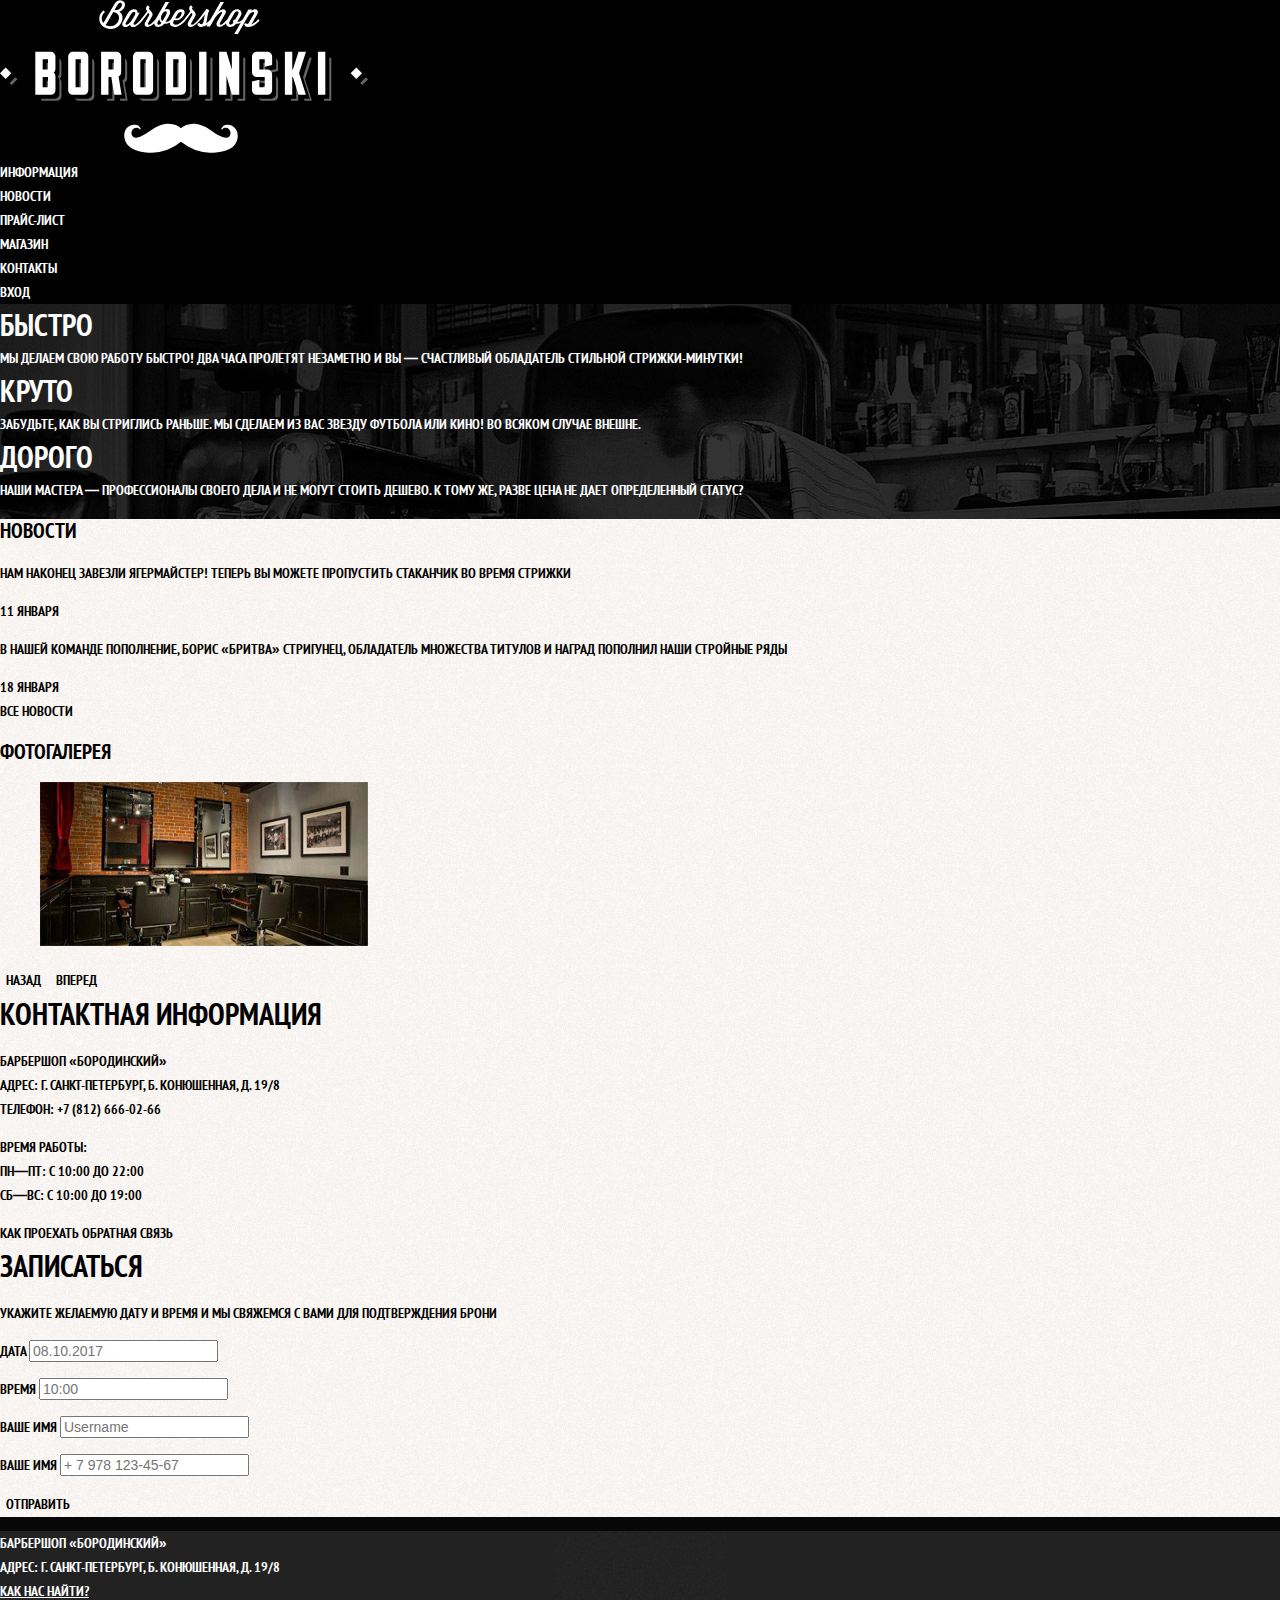
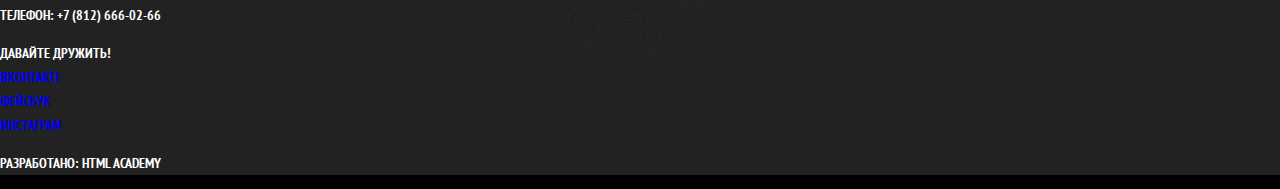
==== index.html @ b7aa84a0 "index базовая разметка" ====
<!DOCTYPE html>
<html lang="ru">

<head>
  <meta charset="utf-8">
  <title>Барбершоп «Бородинский»</title>
  <link href="css/normalize.css" rel="stylesheet">
  <link href="css/style.css" rel="stylesheet">
</head>

<body>
  <header class="site-header">
    <nav class="site-nav">
      <a class="site-header__site-logo" tabindex="0">
        <img src="img/logo.svg" width="368" height="153" alt="Логотип барбершопа «Бородинский»">
      </a>
      <ul class="navigation">
        <li class="navigation__item">
          <a class="navigation__lnk" href="info.html">Информация</a>
        </li>
        <li class="navigation__item">
          <a class="navigation__lnk" href="news.html">Новости</a></li>
        <li class="navigation__item">
          <a class="navigation__lnk" href="price.html">Прайс-лист</a>
        </li>
        <li class="navigation__item">
          <a class="navigation__lnk" href="catalog.html">Магазин</a>
        </li>
        <li class="navigation__item">
          <a class="navigation__lnk" href="contacts.html">Контакты</a>
        </li>
      </ul>
      <ul class="navigation navigation--user-navigation">
        <li class="navigation__item">
          <a class="navigation__lnk" href="login.html">Вход</a>
        </li>
      </ul>
    </nav>
  </header>
  <main class="site-main">
    <h1 class="visually-hidden">Барбершоп «Бородинский»</h1>

    <section class="features">
      <h2 class="visually-hidden">Преимущества</h2>
      <ul class="features__list">
        <li class="features__item">
          <h3 class="features__title">Быстро</h3>
          <p>Мы делаем свою работу быстро! Два часа пролетят незаметно и вы — счастливый обладатель стильной стрижки-минутки!</p>
        </li>
        <li class="features-item">
          <h3 class="features__title">Круто</h3>
          <p>Забудьте, как вы стриглись раньше. Мы сделаем из вас звезду футбола или кино! Во всяком случае внешне.</p>
        </li>
        <li class="features-item">
          <h3 class="features__title">Дорого</h3>
          <p>Наши мастера — профессионалы своего дела и не могут стоить дешево. К тому же, разве цена не дает определенный статус?</p>
        </li>
      </ul>
    </section>

    <div class="content-wrapper">
    <section class="news">
      <h2>Новости</h2>
      <ul class="news__list">
        <li class="news__item">
          <p>Нам наконец завезли Ягермайстер! Теперь вы можете пропустить стаканчик во время стрижки</p>
          <time datetime="2016-01-11">11 января</time>
        </li>
        <li class="news__item">
          <p>В нашей команде пополнение, Борис «Бритва» Стригунец, обладатель множества титулов и наград пополнил наши стройные ряды</p>
          <time datetime="2016-01-18">18 января</time>
        </li>
      </ul>
      <a class="button-original news__btn" href="news.html">Все новости</a>
    </section>

    <section class="gallery">
      <h2 class="gallery__title">Фотогалерея</h2>
      <figure class="gallery-content">
        <a href="#">
          <img src="img/index__gallery.jpg" width="328" height="164" alt="Интерьер">
        </a>
      </figure>
      <button class="button-original gallery__button ">Назад</button>
      <button class="button-original gallery__button ">Вперед</button>
    </section>
  </div>

    <div class="content-wrapper">
    <section class="contacts">
      <h2 class="contacts__title">Контактная информация</h2>
      <p>
        Барбершоп «Бородинский»<br> Адрес: г. Санкт-Петербург, Б. Конюшенная, д. 19/8<br> Телефон: +7 (812) 666-02-66
      </p>
      <p>
        Время работы:<br> пн—пт: с 10:00 до 22:00<br> сб—вс: с 10:00 до 19:00
      </p>
      <a class="button-original contacts__button" href="map.html">Как проехать</a>
      <a class="button-original contacts__button" href="contacts.html">Обратная связь</a>
    </section>

    <section class="appointment">
      <h2 class="appointment__title">Записаться</h2>
      <p class="appointment-info">Укажите желаемую дату и время и мы свяжемся с вами для подтверждения брони</p>
      <form class="appointment__form" action="https://echo.htmlacademy.ru" method="post">
        <p class="appointment__item">

          <label for="appointment-date">дата</label>
          <input id='appointment-date' type='text' value="" placeholder="08.10.2017">
        </p>

        <p class="appointment__item">
          <label for="appointment-time">время</label>
          <input id='appointment-time' type='text' value="" placeholder="10:00">
        </p>

        <p class="appointment__item">
          <label for="appointment-name">ваше имя</label>
          <input id='appointment-name' type='text' value="" placeholder="Username">
        </p>

        <p class="appointment__item">
          <label for="appointment-phone">ваше имя</label>
          <input id='appointment-phone' type='text' value="" placeholder="+ 7 978 123-45-67">
        </p>

        <button class="button-original appointment__btn" type="submit">Отправить</button>

      </form>
    </section>
  </div>


  </main>

  <footer class="site-footer">
    <p class="site-footer__contacts">
      Барбершоп «Бородинский»<br> Адрес: г. Санкт-Петербург, Б. Конюшенная, д. 19/8<br>

      <a class="site-footer__lnk" href="map.html">Как нас найти?</a><br> Телефон: +7 (812) 666-02-66
    </p>
    <div class="site-footer__social social">
      <b>Давайте дружить!</b>
      <ul class="site-footer__list">
        <li><a class="btn-social social__btn" href="#">Вконтакте</a></li>
        <li><a class="btn-social social__btn" href="#">Фейсбук</a></li>
        <li><a class="btn-social social__btn" href="#">Инстаграм</a></li>
      </ul>
    </div>
    <p class="site-footer__copyright">
      <b>Разработано:</b>
      <a class="button-original" href="https://htmlacademy.ru">HTML Academy</a>
    </p>
  </footer>

  <section class="modal disable">
    <h2 class="modal__title">Личный кабинет</h2>
    <p>Введите свой логин и пароль.</p>
    <form class="modal__form modal__form--login" action="https://echo.htmlacademy.ru" method="post">
      <p class="modal__item">
        <label for="modal-name" class="visually-hidden">Логин</label>
        <input class="modal__input" id="modal-name" type="text" name="login" placeholder="логин">
      </p>

      <p class="modal__item">
        <label for="modal-password" class="visually-hidden">Пароль</label>
        <input class="modal__input" id="modal-password" type="password" name="password" placeholder="пароль">
      </p>

      <label class="modal__label modal__label--checkbox">
           <input type="checkbox" name="remember" class="visually-hidden">
           Запомните меня
         </label>

      <a class="modal__lnk modal__lnk--restore" href="#">Я забыл пароль!</a>

      <button class="button-original modal__btn" type="submit">Войти</button>

    </form>
    <button class="modal__toggle" type="button">Закрыть</button>
  </section>

  <section class="modal modal--map disable">
    <h2 class="visually-hidden">Как до нас добраться</h2>
    <p>
      <img src="img/map.jpg" width="780" height="560" alt="Офис компании по адресу ул. Большая Конюшенная 19/8, Санкт-Петербург">
    </p>
    <button class="modal__toggle" type="button">Закрыть</button>
  </section>

</body>

</html>
---- css/style.css ----
@font-face {
  font-family: "PT Sans Narrow";
  src: url("../fonts/ptsansnarrow.woff2") format("woff2"), url("../fonts/roboto.woff") format("woff");
  font-weight: 400;
  font-style: normal;
}

@font-face {
  font-family: "PT Sans Narrow";
  src: url("../fonts/ptsansnarrowbold.woff2") format("woff2"), url("../fonts/robotobold.woff") format("woff");
  font-weight: 700;
  font-style: normal;
}


.visually-hidden:not(:focus):not(:active) {
  position: absolute;
  width: 1px;
  height: 1px;
  margin: -1px;
  border: 0;
  padding: 0;
  clip-path: inset(100%);
  clip: rect(0 0 0 0);
  overflow: hidden;
}

body {
  margin: 0;
  padding: 0;

  font-family: "PT Sans Narrow", Arial, sans-serif;
  font-size: 14px;
  line-height: 24px;
  font-weight: 700;
  color: #ffffff;
  text-transform: uppercase;

  background-color: #000000;
  background-image: url("../img/bg-index.jpg");
  background-position: top center;
  background-repeat: no-repeat;
}

a {
  text-decoration: none;
}

/*ВРЕМЕННО*/
.disable {
  display: none;
}

/*ШАПКА САЙТА. НАВИГАЦИЯ*/

.navigation {
  margin: 0;
  padding: 0;
  list-style: none;
}

.navigation__lnk {
  font: inherit;
  color: inherit;
}

.site-header {
  background-color: #000000;
}

/*ОСНОВНОЙ КОНТЕНТ. ПРЕИМУЩЕСТВА*/

.features__list {
  margin: 0;
  padding: 0;
  list-style: none;
}

.features__title {
  margin: 0;
  padding: 0;
  font-size: 30px;
  line-height: 42px;
}

.features p {
  margin: 0;
  padding: 0;
}

/*ОСНОВНОЙ КОНТЕНТ. НОВОСТИ*/
.news__list {
  margin: 0;
  padding: 0;
  list-style: none;
}

.gallery__button {
  font: inherit;
  color: inherit;
  text-transform: uppercase;
  border: none;
  background-color: transparent;
}

/*ОСНОВНОЙ КОНТЕНТ. ЗАПИСЬ*/

.contacts__title,
.appointment__title {
  margin: 0;
  padding: 0;
  font-size: 30px;
  line-height: 42px;
}

.appointment__btn {
  font: inherit;
  color: inherit;
  text-transform: uppercase;
  border: none;
  background-color: transparent;
}

/*ПОДВАЛ САЙТА*/

.site-footer {
  background-color: #222222;
  background-image: url("../img/footer_bg.jpg");
  background-position: top center;
  background-repeat: no-repeat;
}

.site-footer__list {
  margin: 0;
  padding: 0;
  list-style: none;
}

.site-footer__lnk {
  color: inherit;
  text-decoration: underline;
}

/*МОДАЛЬНОЕ ОКНО*/

.modal {
  color: #000000;
  background-color: #f8f5f2;
  background-image: url("../img/noice_bg.jpg");
  background-position: 0 0;
  background-repeat: repeat;
}

.modal__title {
  margin: 0;
  padding: 0;
  font-size: 30px;
  line-height: 30px;
}

.modal__lnk--restore {
  color: inherit;
  text-decoration: underline;
}

.modal__btn,
.modal__toggle {
  border: none;
  font: inherit;
  background-color: transparent;
  text-transform: uppercase;
}





/*ВСПОМОГАТЕЛЬНЫЙ БЛОК*/
.content-wrapper {
  color: #000000;
  background-color: #f8f5f2;
  background-image: url("../img/noice_bg.jpg");
  background-position: 0 0;
  background-repeat: repeat;
}

.button-original {
  color: inherit; /*ВРЕМЕННО*/
}
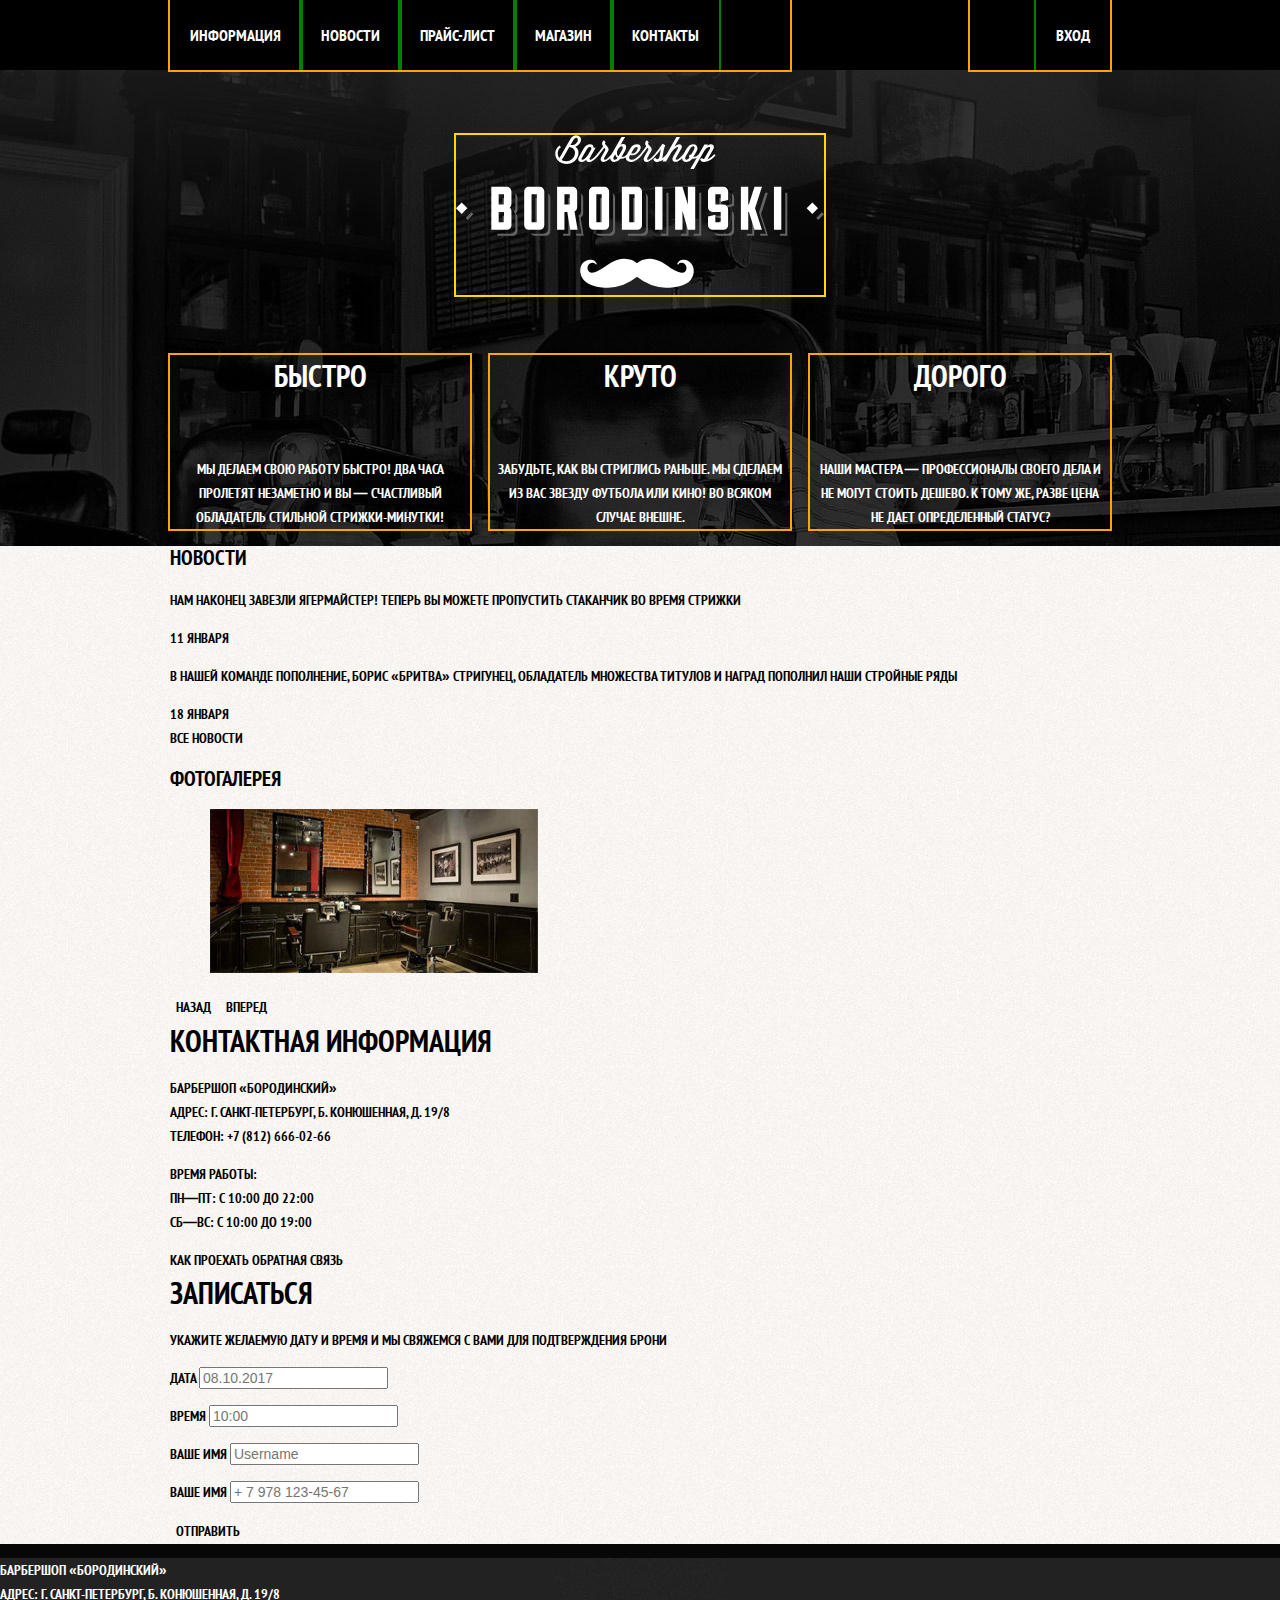
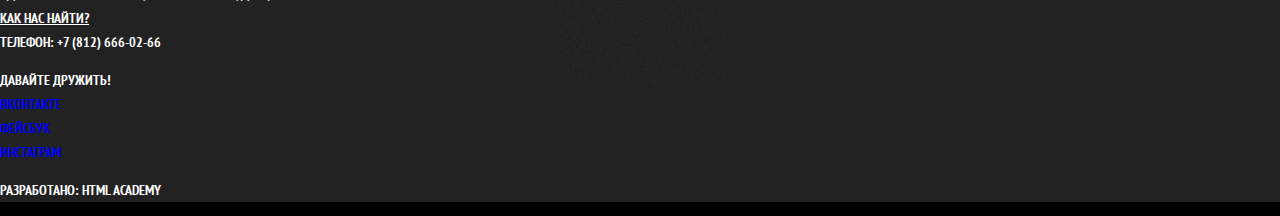
==== commit 8dae16a3: "базовая разметка. index. шапка + преимущества" ====
--- a/index.html
+++ b/index.html
@@ -6,14 +6,28 @@
   <title>Барбершоп «Бородинский»</title>
   <link href="css/normalize.css" rel="stylesheet">
   <link href="css/style.css" rel="stylesheet">
+
+  <!--<style>
+  HTML {
+    background: url( 'img/1.jpg' ) 50% 0 no-repeat;
+  }
+
+  BODY {
+    opacity: .5;
+  }
+</style>-->
 </head>
 
 <body>
   <header class="site-header">
+
+
     <nav class="site-nav">
       <a class="site-header__site-logo" tabindex="0">
         <img src="img/logo.svg" width="368" height="153" alt="Логотип барбершопа «Бородинский»">
       </a>
+        <div class="site-header__wrapper">
+          <div class="container">
       <ul class="navigation">
         <li class="navigation__item">
           <a class="navigation__lnk" href="info.html">Информация</a>
@@ -35,30 +49,37 @@
           <a class="navigation__lnk" href="login.html">Вход</a>
         </li>
       </ul>
+    </div>
+    </div>
     </nav>
+
+
   </header>
   <main class="site-main">
     <h1 class="visually-hidden">Барбершоп «Бородинский»</h1>
 
     <section class="features">
+      <div class="container">
       <h2 class="visually-hidden">Преимущества</h2>
       <ul class="features__list">
         <li class="features__item">
           <h3 class="features__title">Быстро</h3>
           <p>Мы делаем свою работу быстро! Два часа пролетят незаметно и вы — счастливый обладатель стильной стрижки-минутки!</p>
         </li>
-        <li class="features-item">
+        <li class="features__item">
           <h3 class="features__title">Круто</h3>
           <p>Забудьте, как вы стриглись раньше. Мы сделаем из вас звезду футбола или кино! Во всяком случае внешне.</p>
         </li>
-        <li class="features-item">
+        <li class="features__item">
           <h3 class="features__title">Дорого</h3>
           <p>Наши мастера — профессионалы своего дела и не могут стоить дешево. К тому же, разве цена не дает определенный статус?</p>
         </li>
       </ul>
+    </div>
     </section>
 
     <div class="content-wrapper">
+      <div class="container">
     <section class="news">
       <h2>Новости</h2>
       <ul class="news__list">
@@ -85,8 +106,10 @@
       <button class="button-original gallery__button ">Вперед</button>
     </section>
   </div>
+  </div>
 
     <div class="content-wrapper">
+      <div class="container">
     <section class="contacts">
       <h2 class="contacts__title">Контактная информация</h2>
       <p>
@@ -128,6 +151,7 @@
 
       </form>
     </section>
+  </div>
   </div>
 
 
--- a/css/style.css
+++ b/css/style.css
@@ -42,6 +42,14 @@
   background-repeat: no-repeat;
 }
 
+.inner-page {
+  color: #000000;
+  background-color: #f9f6f3;
+  background-image: url("../img/noice_bg.jpg");
+  background-position: 0 0;
+  background-repeat: repeat;
+}
+
 a {
   text-decoration: none;
 }
@@ -54,30 +62,78 @@
 /*ШАПКА САЙТА. НАВИГАЦИЯ*/
 
 .navigation {
-  margin: 0;
-  padding: 0;
-  list-style: none;
+  display: flex;
+  width: 620px;
+  margin: 0;
+  padding: 0;
+  list-style: none;
+  outline: 2px solid orange;
+}
+
+.navigation--user-navigation {
+  width: 140px;
+  justify-content: flex-end;
 }
 
 .navigation__lnk {
-  font: inherit;
-  color: inherit;
+  display: block;
+  padding: 25px 20px;
+  font-family: "PT Sans Narrow", Arial, sans-serif;
+  font-size: 16px;
+  line-height: 20px;
+  font-weight: 700;
+  color: inherit;
+  outline: 2px solid green;
 }
 
 .site-header {
+  color: #ffffff;
+}
+
+.site-header__site-logo {
+  order: 2;
+  outline: 2px solid gold;
+}
+
+.site-header__wrapper {
+  width: 100%;
+  margin-bottom: 65px;
   background-color: #000000;
 }
 
+.site-header__wrapper .container {
+  display: flex;
+  justify-content: space-between;
+}
+
+.site-nav {
+  display: flex;
+  flex-direction: column;
+  align-items: center;
+  margin-bottom: 60px;
+}
+
 /*ОСНОВНОЙ КОНТЕНТ. ПРЕИМУЩЕСТВА*/
 
 .features__list {
-  margin: 0;
-  padding: 0;
-  list-style: none;
+  display: flex;
+  justify-content: space-between;
+  margin: 0;
+  padding: 0;
+  list-style: none;
+}
+
+.features__item {
+  width: 300px;
+  padding: 0 5px;
+  box-sizing: border-box;
+  text-align: center;
+  outline: 2px solid orange;
 }
 
 .features__title {
   margin: 0;
+  margin-bottom: 60px;
   padding: 0;
   font-size: 30px;
   line-height: 42px;
@@ -88,6 +144,58 @@
   padding: 0;
 }
 
+/*ОСНОВНОЙ КОНТЕНТ. ХЛЕБНЫЕ КРОШКИ*/
+
+.breadcrumbs__title {
+  margin: 0;
+  padding: 0;
+  font-size: 30px;
+  line-height: 42px;
+  font-weight: 700;
+}
+
+.breadcrumbs__list {
+  margin: 0;
+  padding: 0;
+  list-style: none;
+}
+
+.breadcrumbs a {
+  font-weight: 20px;
+  color: inherit;
+}
+
+/*ОСНОВНОЙ КОНТЕНТ. ФИЛЬТР*/
+
+.filter {
+  font-size: 14px;
+  line-height: 18px;
+}
+
+.filter__fieldset {
+  border: none;
+}
+
+.filter__legend {
+  margin: 0;
+  padding: 0;
+  font-size: 24px;
+  line-height: 30px;
+}
+
+.filter__list {
+  margin: 0;
+  padding: 0;
+  list-style: none;
+}
+
+.filter__btn {
+  font: inherit;
+  text-transform: uppercase;
+  border: none;
+  background-color: transparent;
+}
+
 /*ОСНОВНОЙ КОНТЕНТ. НОВОСТИ*/
 .news__list {
   margin: 0;
@@ -100,6 +208,23 @@
   color: inherit;
   text-transform: uppercase;
   border: none;
+  background-color: transparent;
+}
+
+/*ОСНОВНОЙ КОНТЕНТ. ТОВАР*/
+.goods {
+  line-height: 18px;
+}
+
+.goods__lnk {
+  font: inherit;
+  color: inherit;
+}
+
+.goods__btn {
+  font: inherit;
+  color: inherit;
+  text-transform: uppercase;
   background-color: transparent;
 }
 
@@ -176,6 +301,12 @@
 
 
 /*ВСПОМОГАТЕЛЬНЫЙ БЛОК*/
+
+.container {
+  width: 940px;
+  margin: 0 auto;
+}
+
 .content-wrapper {
   color: #000000;
   background-color: #f8f5f2;
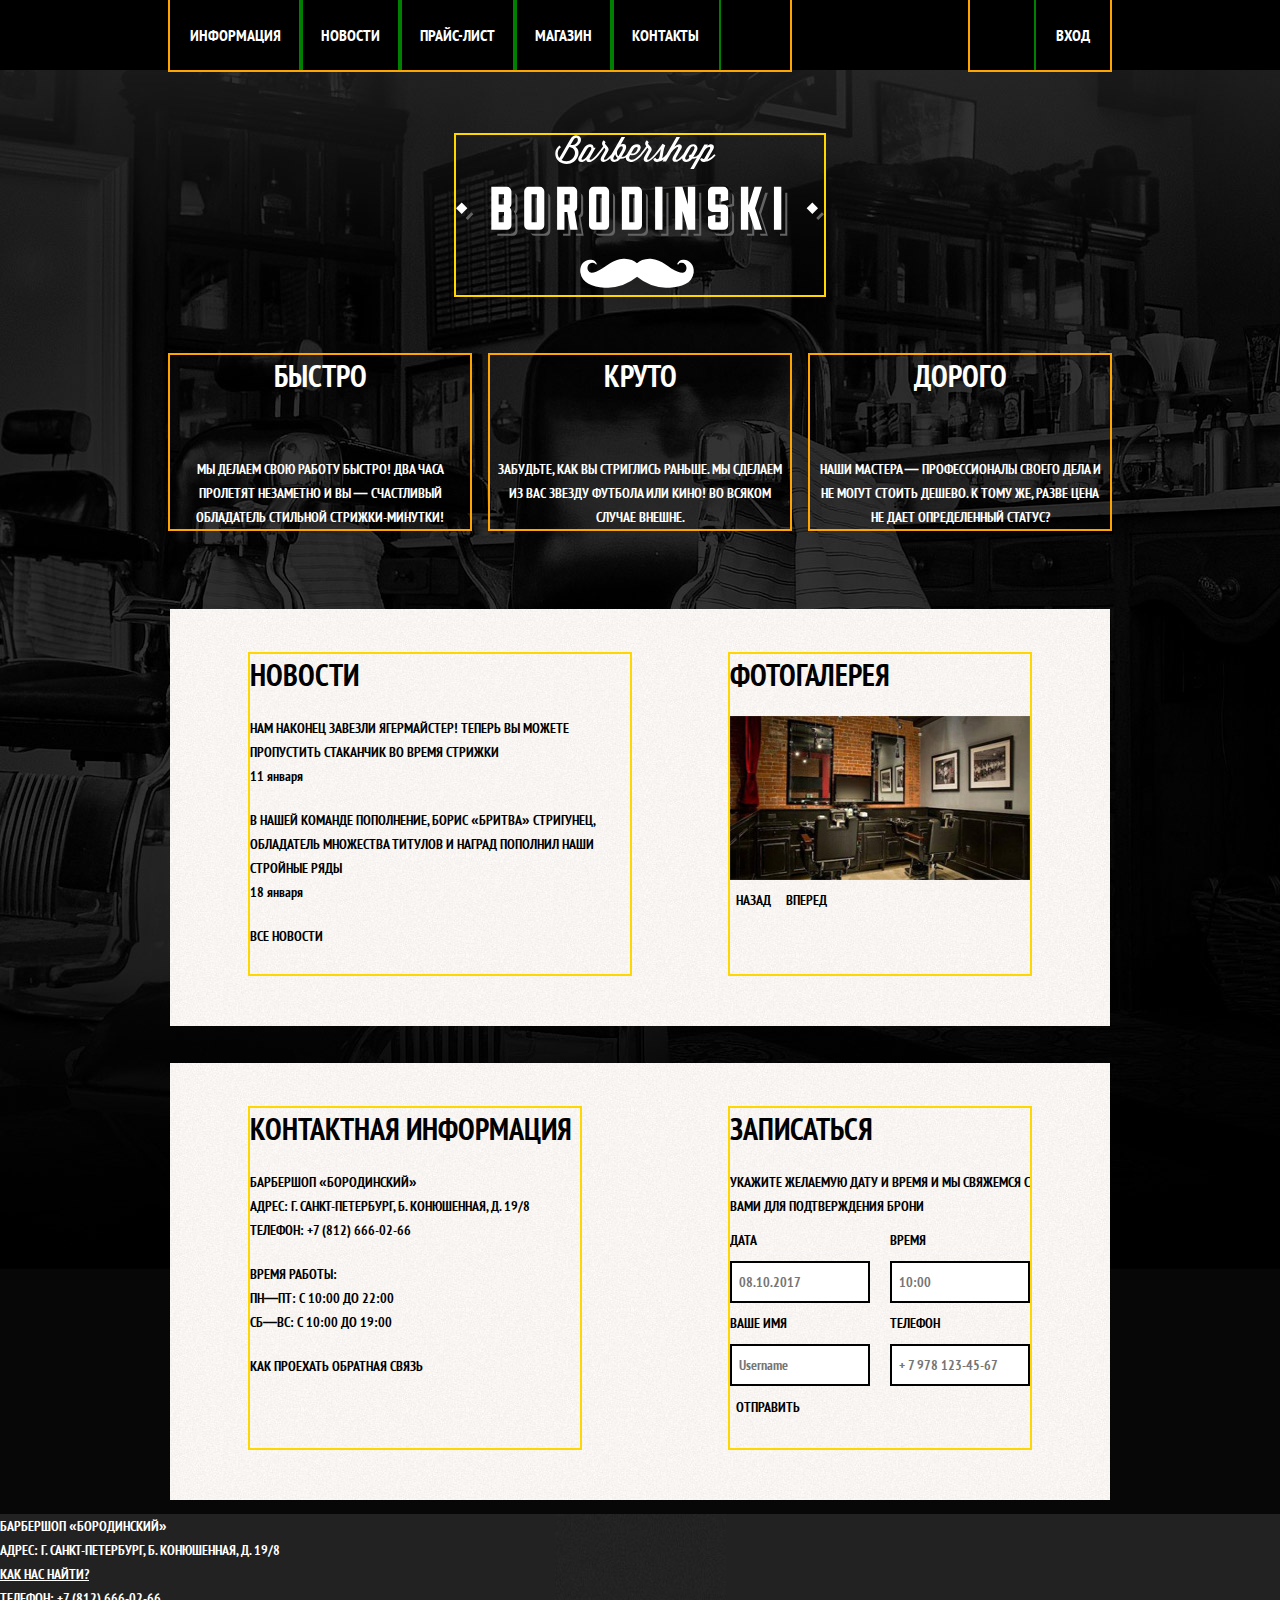
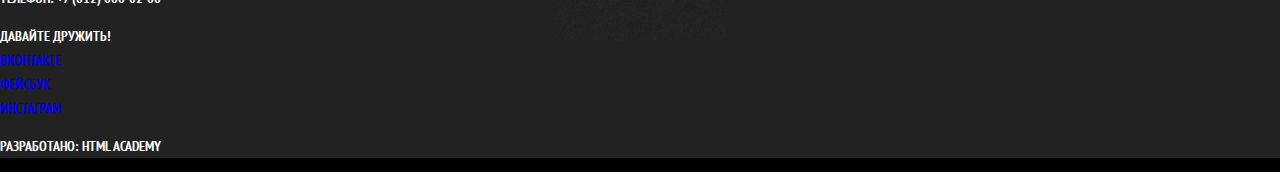
==== commit e1b670e5: "базовая разметка .main" ====
--- a/index.html
+++ b/index.html
@@ -81,14 +81,14 @@
     <div class="content-wrapper">
       <div class="container">
     <section class="news">
-      <h2>Новости</h2>
+      <h2 class="news__title">Новости</h2>
       <ul class="news__list">
         <li class="news__item">
-          <p>Нам наконец завезли Ягермайстер! Теперь вы можете пропустить стаканчик во время стрижки</p>
+          <p class="news__descr">Нам наконец завезли Ягермайстер! Теперь вы можете пропустить стаканчик во время стрижки</p>
           <time datetime="2016-01-11">11 января</time>
         </li>
         <li class="news__item">
-          <p>В нашей команде пополнение, Борис «Бритва» Стригунец, обладатель множества титулов и наград пополнил наши стройные ряды</p>
+          <p class="news__descr">В нашей команде пополнение, Борис «Бритва» Стригунец, обладатель множества титулов и наград пополнил наши стройные ряды</p>
           <time datetime="2016-01-18">18 января</time>
         </li>
       </ul>
@@ -99,7 +99,7 @@
       <h2 class="gallery__title">Фотогалерея</h2>
       <figure class="gallery-content">
         <a href="#">
-          <img src="img/index__gallery.jpg" width="328" height="164" alt="Интерьер">
+          <img src="img/index__gallery.jpg" width="300" height="164" alt="Интерьер">
         </a>
       </figure>
       <button class="button-original gallery__button ">Назад</button>
@@ -112,10 +112,10 @@
       <div class="container">
     <section class="contacts">
       <h2 class="contacts__title">Контактная информация</h2>
-      <p>
+      <p class="contacts__descr">
         Барбершоп «Бородинский»<br> Адрес: г. Санкт-Петербург, Б. Конюшенная, д. 19/8<br> Телефон: +7 (812) 666-02-66
       </p>
-      <p>
+      <p class="contacts__descr">
         Время работы:<br> пн—пт: с 10:00 до 22:00<br> сб—вс: с 10:00 до 19:00
       </p>
       <a class="button-original contacts__button" href="map.html">Как проехать</a>
@@ -128,23 +128,23 @@
       <form class="appointment__form" action="https://echo.htmlacademy.ru" method="post">
         <p class="appointment__item">
 
-          <label for="appointment-date">дата</label>
-          <input id='appointment-date' type='text' value="" placeholder="08.10.2017">
-        </p>
-
-        <p class="appointment__item">
-          <label for="appointment-time">время</label>
-          <input id='appointment-time' type='text' value="" placeholder="10:00">
-        </p>
-
-        <p class="appointment__item">
-          <label for="appointment-name">ваше имя</label>
-          <input id='appointment-name' type='text' value="" placeholder="Username">
-        </p>
-
-        <p class="appointment__item">
-          <label for="appointment-phone">ваше имя</label>
-          <input id='appointment-phone' type='text' value="" placeholder="+ 7 978 123-45-67">
+          <label class="appointment__label" for="appointment-date">дата</label>
+          <input class="appointment__input" id='appointment-date' type='text' value="" placeholder="08.10.2017">
+        </p>
+
+        <p class="appointment__item">
+          <label class="appointment__label"  for="appointment-time">время</label>
+          <input class="appointment__input" id='appointment-time' type='text' value="" placeholder="10:00">
+        </p>
+
+        <p class="appointment__item">
+          <label class="appointment__label"  for="appointment-name">ваше имя</label>
+          <input class="appointment__input" id='appointment-name' type='text' value="" placeholder="Username">
+        </p>
+
+        <p class="appointment__item">
+          <label class="appointment__label"  for="appointment-phone">телефон</label>
+          <input class="appointment__input" id='appointment-phone' type='text' value="" placeholder="+ 7 978 123-45-67">
         </p>
 
         <button class="button-original appointment__btn" type="submit">Отправить</button>
--- a/css/style.css
+++ b/css/style.css
@@ -115,6 +115,10 @@
 
 /*ОСНОВНОЙ КОНТЕНТ. ПРЕИМУЩЕСТВА*/
 
+.features {
+  margin-bottom: 80px;
+}
+
 .features__list {
   display: flex;
   justify-content: space-between;
@@ -144,6 +148,8 @@
   padding: 0;
 }
 
+
+
 /*ОСНОВНОЙ КОНТЕНТ. ХЛЕБНЫЕ КРОШКИ*/
 
 .breadcrumbs__title {
@@ -197,18 +203,114 @@
 }
 
 /*ОСНОВНОЙ КОНТЕНТ. НОВОСТИ*/
-.news__list {
-  margin: 0;
-  padding: 0;
-  list-style: none;
-}
-
-.gallery__button {
+
+.contacts__title,
+.appointment__title,
+.news__title,
+.gallery__title {
+  margin: 0;
+  margin-bottom: 20px;
+  padding: 0;
+  font-size: 30px;
+  line-height: 42px;
+}
+
+.appointment__form {
+  display: flex;
+  justify-content: space-between;
+  flex-wrap: wrap;
+}
+
+.appointment__input {
+  width: 140px;
+  padding: 7px;
+  margin-top: 9px;
+  font: inherit;
+  color: inherit;
+  box-sizing: border-box;
+  border: 2px solid #000000;
+}
+
+.appointment__item {
+  display: flex;
+  flex-direction: column;
+  margin: 0;
+  margin-bottom: 8px;
+  padding: 0;
+}
+
+.appointment-info {
+  margin: 0;
+  margin-bottom: 10px;
+  padding: 0;
+}
+
+.appointment__btn {
   font: inherit;
   color: inherit;
   text-transform: uppercase;
   border: none;
   background-color: transparent;
+}
+
+.appointment {
+  width: 300px;
+  min-height: 340px;
+  outline: 2px solid gold;
+}
+
+.news {
+  width: 380px;
+  min-height: 320px;
+  outline: 2px solid gold;
+}
+
+.news__list {
+  margin: 0;
+  padding: 0;
+  list-style: none;
+}
+
+.news__item {
+  margin-bottom: 20px;
+}
+
+.news__descr {
+  margin: 0;
+  padding: 0;
+}
+
+.news__item time {
+  text-transform: none;
+}
+
+.gallery {
+  width: 300px;
+  outline: 2px solid gold;
+}
+
+
+.gallery-content {
+  margin: 0;
+  padding: 0;
+}
+.gallery__button {
+  font: inherit;
+  color: inherit;
+  text-transform: uppercase;
+  border: none;
+  background-color: transparent;
+}
+
+.contacts {
+  width: 330px;
+  outline: 2px solid gold;
+}
+
+.contacts__descr {
+  margin: 0;
+  margin-bottom: 20px;
+  padding: 0;
 }
 
 /*ОСНОВНОЙ КОНТЕНТ. ТОВАР*/
@@ -228,23 +330,8 @@
   background-color: transparent;
 }
 
-/*ОСНОВНОЙ КОНТЕНТ. ЗАПИСЬ*/
-
-.contacts__title,
-.appointment__title {
-  margin: 0;
-  padding: 0;
-  font-size: 30px;
-  line-height: 42px;
-}
-
-.appointment__btn {
-  font: inherit;
-  color: inherit;
-  text-transform: uppercase;
-  border: none;
-  background-color: transparent;
-}
+
+
 
 /*ПОДВАЛ САЙТА*/
 
@@ -309,6 +396,21 @@
 
 .content-wrapper {
   color: #000000;
+}
+
+.content-wrapper:first-of-type {
+  margin-bottom: 37px;
+}
+
+.content-wrapper .container {
+  display: flex;
+  justify-content: space-between;
+  padding-top: 45px;
+  padding-bottom: 52px;
+  padding-left: 80px;
+  padding-right: 80px;
+  box-sizing: border-box;
+
   background-color: #f8f5f2;
   background-image: url("../img/noice_bg.jpg");
   background-position: 0 0;
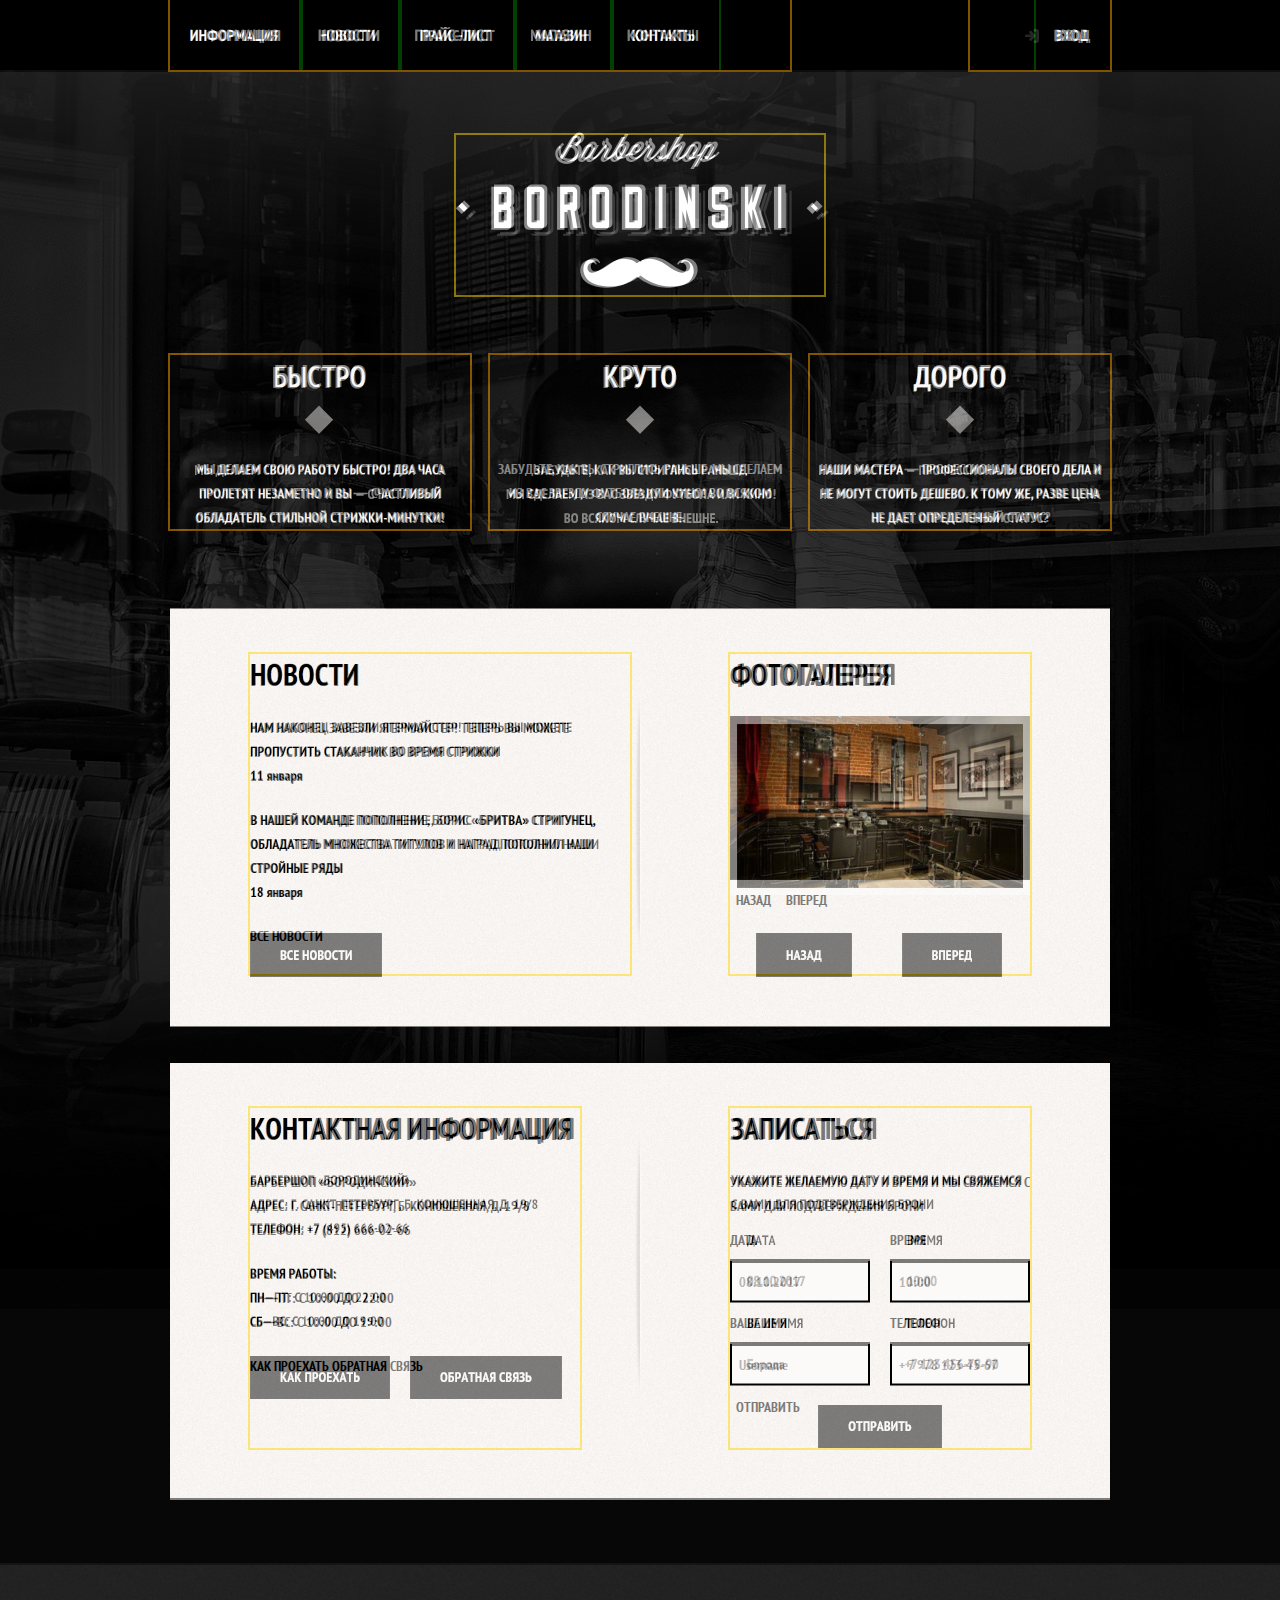
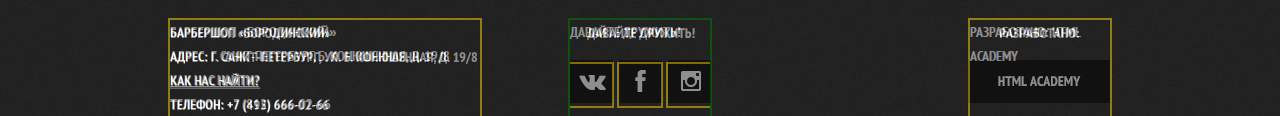
==== commit 155d1a14: "Базовая разметка . index" ====
--- a/index.html
+++ b/index.html
@@ -7,7 +7,7 @@
   <link href="css/normalize.css" rel="stylesheet">
   <link href="css/style.css" rel="stylesheet">
 
-  <!--<style>
+  <style>
   HTML {
     background: url( 'img/1.jpg' ) 50% 0 no-repeat;
   }
@@ -15,7 +15,7 @@
   BODY {
     opacity: .5;
   }
-</style>-->
+</style>
 </head>
 
 <body>
@@ -158,6 +158,7 @@
   </main>
 
   <footer class="site-footer">
+    <div class="container">
     <p class="site-footer__contacts">
       Барбершоп «Бородинский»<br> Адрес: г. Санкт-Петербург, Б. Конюшенная, д. 19/8<br>
 
@@ -175,6 +176,7 @@
       <b>Разработано:</b>
       <a class="button-original" href="https://htmlacademy.ru">HTML Academy</a>
     </p>
+  </div>
   </footer>
 
   <section class="modal disable">
--- a/css/style.css
+++ b/css/style.css
@@ -336,22 +336,58 @@
 /*ПОДВАЛ САЙТА*/
 
 .site-footer {
+  margin-top: 65px;
+  padding-top: 55px;
   background-color: #222222;
   background-image: url("../img/footer_bg.jpg");
   background-position: top center;
-  background-repeat: no-repeat;
+  background-repeat: repeat;
+
+}
+
+.site-footer .container {
+  display: flex;
+
+}
+
+.site-footer__contacts {
+  margin: 0;
+  padding: 0;
+  width: 310px;
+  outline: 2px solid gold;
+}
+
+.site-footer__social {
+  margin-left: 90px;
 }
 
 .site-footer__list {
-  margin: 0;
-  padding: 0;
-  list-style: none;
+  display: flex;
+  justify-content: space-between;
+  margin: 0;
+  margin-top: 20px;
+  padding: 0;
+  list-style: none;
+}
+
+.site-footer__copyright {
+  margin: 0;
+  margin-left: auto;
+  padding: 0;
+  width: 140px;
+  outline: 2px solid gold;
 }
 
 .site-footer__lnk {
   color: inherit;
   text-decoration: underline;
 }
+
+.social {
+  width: 140px;
+  outline: 2px solid green;
+}
+
 
 /*МОДАЛЬНОЕ ОКНО*/
 
@@ -420,3 +456,11 @@
 .button-original {
   color: inherit; /*ВРЕМЕННО*/
 }
+
+.btn-social {
+  display: block;
+  font-size: 0;
+  width: 42px;
+  height: 42px;
+  outline: 2px solid gold;
+}
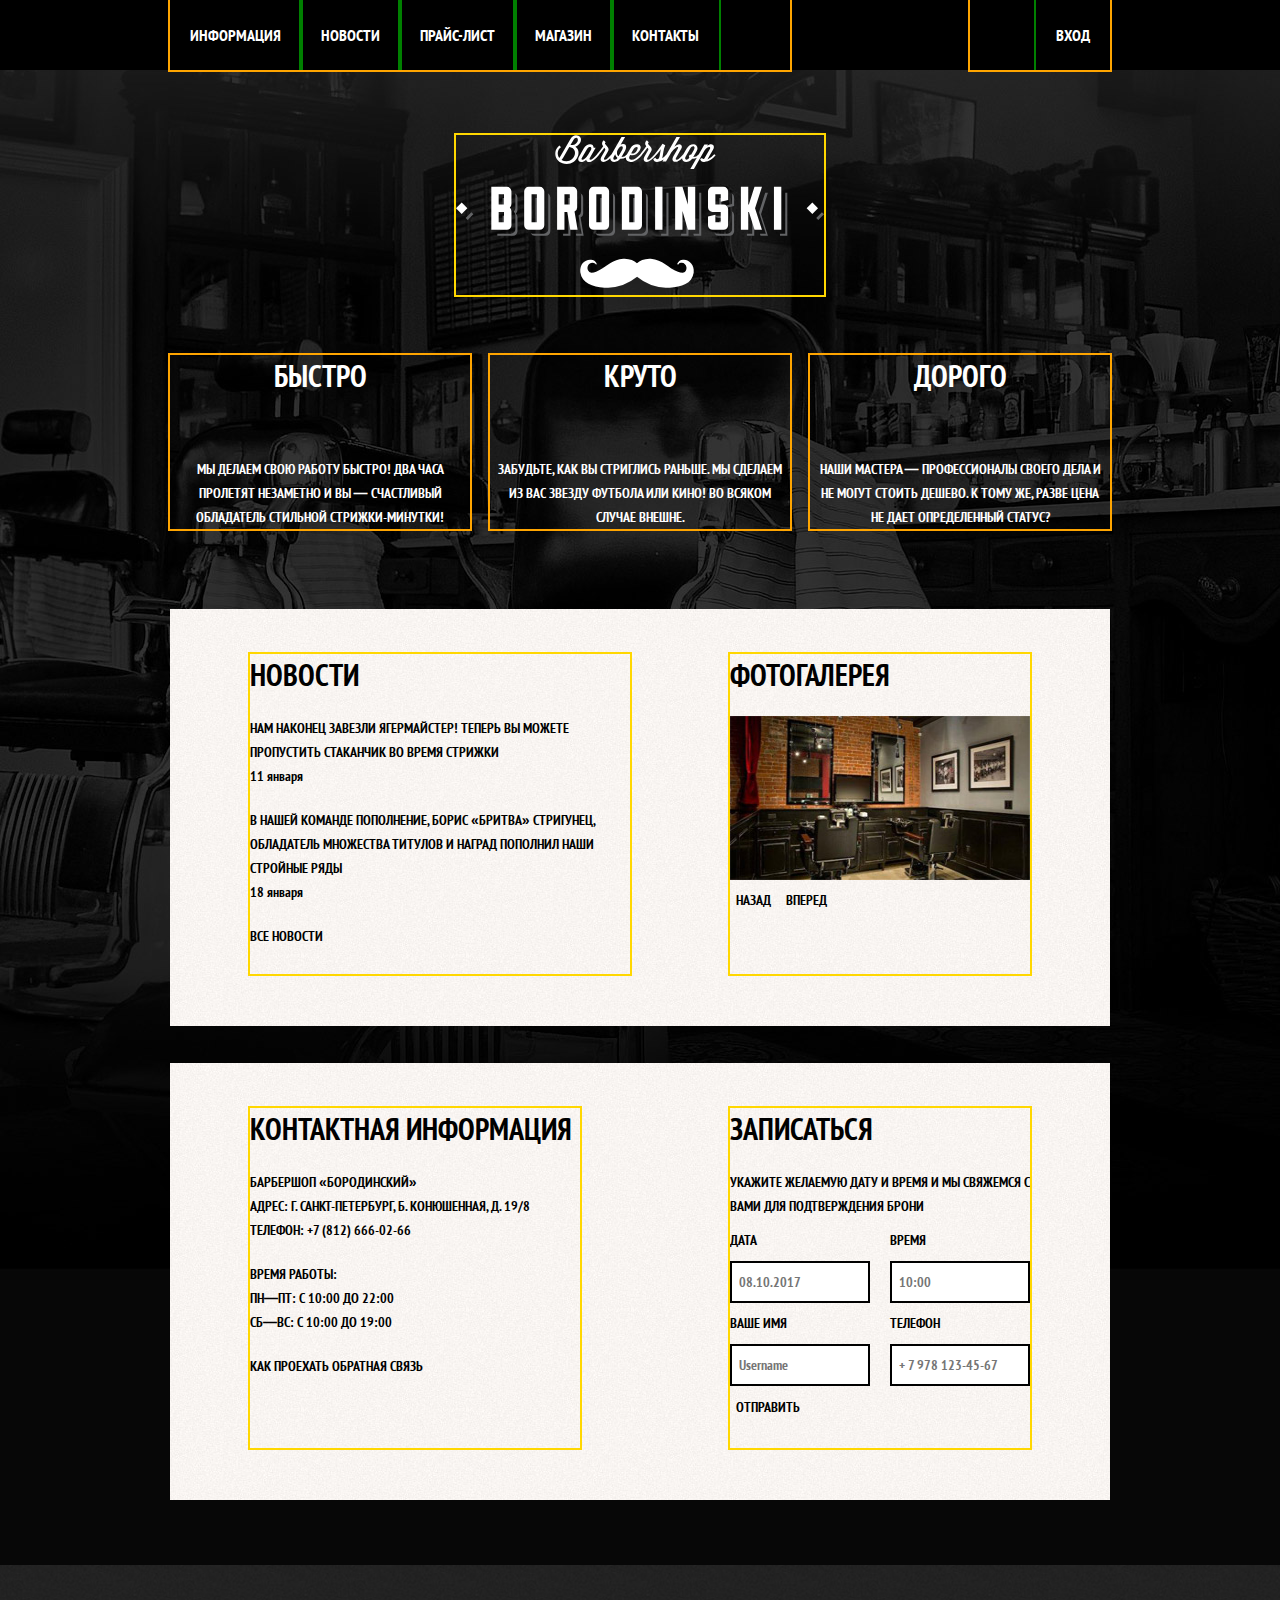
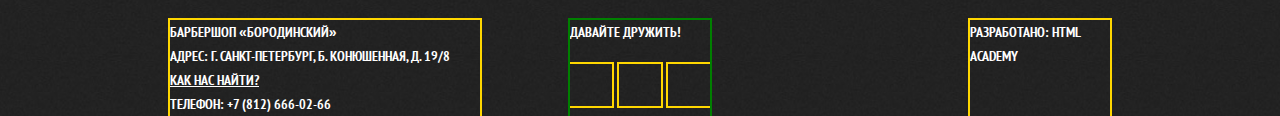
==== commit 5598d344: "Базовая сетка. все страницы (кроме form)" ====
--- a/index.html
+++ b/index.html
@@ -7,7 +7,7 @@
   <link href="css/normalize.css" rel="stylesheet">
   <link href="css/style.css" rel="stylesheet">
 
-  <style>
+  <!--<style>
   HTML {
     background: url( 'img/1.jpg' ) 50% 0 no-repeat;
   }
@@ -15,7 +15,7 @@
   BODY {
     opacity: .5;
   }
-</style>
+</style>-->
 </head>
 
 <body>
@@ -26,31 +26,31 @@
       <a class="site-header__site-logo" tabindex="0">
         <img src="img/logo.svg" width="368" height="153" alt="Логотип барбершопа «Бородинский»">
       </a>
-        <div class="site-header__wrapper">
-          <div class="container">
-      <ul class="navigation">
-        <li class="navigation__item">
-          <a class="navigation__lnk" href="info.html">Информация</a>
-        </li>
-        <li class="navigation__item">
-          <a class="navigation__lnk" href="news.html">Новости</a></li>
-        <li class="navigation__item">
-          <a class="navigation__lnk" href="price.html">Прайс-лист</a>
-        </li>
-        <li class="navigation__item">
-          <a class="navigation__lnk" href="catalog.html">Магазин</a>
-        </li>
-        <li class="navigation__item">
-          <a class="navigation__lnk" href="contacts.html">Контакты</a>
-        </li>
-      </ul>
-      <ul class="navigation navigation--user-navigation">
-        <li class="navigation__item">
-          <a class="navigation__lnk" href="login.html">Вход</a>
-        </li>
-      </ul>
-    </div>
-    </div>
+      <div class="site-header__wrapper">
+        <div class="container">
+          <ul class="navigation">
+            <li class="navigation__item">
+              <a class="navigation__lnk" href="info.html">Информация</a>
+            </li>
+            <li class="navigation__item">
+              <a class="navigation__lnk" href="news.html">Новости</a></li>
+            <li class="navigation__item">
+              <a class="navigation__lnk" href="price.html">Прайс-лист</a>
+            </li>
+            <li class="navigation__item">
+              <a class="navigation__lnk" href="catalog.html">Магазин</a>
+            </li>
+            <li class="navigation__item">
+              <a class="navigation__lnk" href="contacts.html">Контакты</a>
+            </li>
+          </ul>
+          <ul class="navigation navigation--user-navigation">
+            <li class="navigation__item">
+              <a class="navigation__lnk" href="login.html">Вход</a>
+            </li>
+          </ul>
+        </div>
+      </div>
     </nav>
 
 
@@ -60,123 +60,123 @@
 
     <section class="features">
       <div class="container">
-      <h2 class="visually-hidden">Преимущества</h2>
-      <ul class="features__list">
-        <li class="features__item">
-          <h3 class="features__title">Быстро</h3>
-          <p>Мы делаем свою работу быстро! Два часа пролетят незаметно и вы — счастливый обладатель стильной стрижки-минутки!</p>
-        </li>
-        <li class="features__item">
-          <h3 class="features__title">Круто</h3>
-          <p>Забудьте, как вы стриглись раньше. Мы сделаем из вас звезду футбола или кино! Во всяком случае внешне.</p>
-        </li>
-        <li class="features__item">
-          <h3 class="features__title">Дорого</h3>
-          <p>Наши мастера — профессионалы своего дела и не могут стоить дешево. К тому же, разве цена не дает определенный статус?</p>
-        </li>
-      </ul>
-    </div>
+        <h2 class="visually-hidden">Преимущества</h2>
+        <ul class="features__list">
+          <li class="features__item">
+            <h3 class="features__title">Быстро</h3>
+            <p>Мы делаем свою работу быстро! Два часа пролетят незаметно и вы — счастливый обладатель стильной стрижки-минутки!</p>
+          </li>
+          <li class="features__item">
+            <h3 class="features__title">Круто</h3>
+            <p>Забудьте, как вы стриглись раньше. Мы сделаем из вас звезду футбола или кино! Во всяком случае внешне.</p>
+          </li>
+          <li class="features__item">
+            <h3 class="features__title">Дорого</h3>
+            <p>Наши мастера — профессионалы своего дела и не могут стоить дешево. К тому же, разве цена не дает определенный статус?</p>
+          </li>
+        </ul>
+      </div>
     </section>
 
     <div class="content-wrapper">
       <div class="container">
-    <section class="news">
-      <h2 class="news__title">Новости</h2>
-      <ul class="news__list">
-        <li class="news__item">
-          <p class="news__descr">Нам наконец завезли Ягермайстер! Теперь вы можете пропустить стаканчик во время стрижки</p>
-          <time datetime="2016-01-11">11 января</time>
-        </li>
-        <li class="news__item">
-          <p class="news__descr">В нашей команде пополнение, Борис «Бритва» Стригунец, обладатель множества титулов и наград пополнил наши стройные ряды</p>
-          <time datetime="2016-01-18">18 января</time>
-        </li>
-      </ul>
-      <a class="button-original news__btn" href="news.html">Все новости</a>
-    </section>
-
-    <section class="gallery">
-      <h2 class="gallery__title">Фотогалерея</h2>
-      <figure class="gallery-content">
-        <a href="#">
-          <img src="img/index__gallery.jpg" width="300" height="164" alt="Интерьер">
-        </a>
-      </figure>
-      <button class="button-original gallery__button ">Назад</button>
-      <button class="button-original gallery__button ">Вперед</button>
-    </section>
-  </div>
-  </div>
+        <section class="news">
+          <h2 class="news__title">Новости</h2>
+          <ul class="news__list">
+            <li class="news__item">
+              <p class="news__descr">Нам наконец завезли Ягермайстер! Теперь вы можете пропустить стаканчик во время стрижки</p>
+              <time datetime="2016-01-11">11 января</time>
+            </li>
+            <li class="news__item">
+              <p class="news__descr">В нашей команде пополнение, Борис «Бритва» Стригунец, обладатель множества титулов и наград пополнил наши стройные ряды</p>
+              <time datetime="2016-01-18">18 января</time>
+            </li>
+          </ul>
+          <a class="button-original news__btn" href="news.html">Все новости</a>
+        </section>
+
+        <section class="gallery">
+          <h2 class="gallery__title">Фотогалерея</h2>
+          <figure class="gallery-content">
+            <a href="#">
+              <img src="img/index__gallery.jpg" width="300" height="164" alt="Интерьер">
+            </a>
+          </figure>
+          <button class="button-original gallery__button ">Назад</button>
+          <button class="button-original gallery__button ">Вперед</button>
+        </section>
+      </div>
+    </div>
 
     <div class="content-wrapper">
       <div class="container">
-    <section class="contacts">
-      <h2 class="contacts__title">Контактная информация</h2>
-      <p class="contacts__descr">
-        Барбершоп «Бородинский»<br> Адрес: г. Санкт-Петербург, Б. Конюшенная, д. 19/8<br> Телефон: +7 (812) 666-02-66
-      </p>
-      <p class="contacts__descr">
-        Время работы:<br> пн—пт: с 10:00 до 22:00<br> сб—вс: с 10:00 до 19:00
-      </p>
-      <a class="button-original contacts__button" href="map.html">Как проехать</a>
-      <a class="button-original contacts__button" href="contacts.html">Обратная связь</a>
-    </section>
-
-    <section class="appointment">
-      <h2 class="appointment__title">Записаться</h2>
-      <p class="appointment-info">Укажите желаемую дату и время и мы свяжемся с вами для подтверждения брони</p>
-      <form class="appointment__form" action="https://echo.htmlacademy.ru" method="post">
-        <p class="appointment__item">
-
-          <label class="appointment__label" for="appointment-date">дата</label>
-          <input class="appointment__input" id='appointment-date' type='text' value="" placeholder="08.10.2017">
-        </p>
-
-        <p class="appointment__item">
-          <label class="appointment__label"  for="appointment-time">время</label>
-          <input class="appointment__input" id='appointment-time' type='text' value="" placeholder="10:00">
-        </p>
-
-        <p class="appointment__item">
-          <label class="appointment__label"  for="appointment-name">ваше имя</label>
-          <input class="appointment__input" id='appointment-name' type='text' value="" placeholder="Username">
-        </p>
-
-        <p class="appointment__item">
-          <label class="appointment__label"  for="appointment-phone">телефон</label>
-          <input class="appointment__input" id='appointment-phone' type='text' value="" placeholder="+ 7 978 123-45-67">
-        </p>
-
-        <button class="button-original appointment__btn" type="submit">Отправить</button>
-
-      </form>
-    </section>
-  </div>
-  </div>
+        <section class="contacts">
+          <h2 class="contacts__title">Контактная информация</h2>
+          <p class="contacts__descr">
+            Барбершоп «Бородинский»<br> Адрес: г. Санкт-Петербург, Б. Конюшенная, д. 19/8<br> Телефон: +7 (812) 666-02-66
+          </p>
+          <p class="contacts__descr">
+            Время работы:<br> пн—пт: с 10:00 до 22:00<br> сб—вс: с 10:00 до 19:00
+          </p>
+          <a class="button-original contacts__button" href="map.html">Как проехать</a>
+          <a class="button-original contacts__button" href="contacts.html">Обратная связь</a>
+        </section>
+
+        <section class="appointment">
+          <h2 class="appointment__title">Записаться</h2>
+          <p class="appointment-info">Укажите желаемую дату и время и мы свяжемся с вами для подтверждения брони</p>
+          <form class="appointment__form" action="https://echo.htmlacademy.ru" method="post">
+            <p class="appointment__item">
+
+              <label class="appointment__label" for="appointment-date">дата</label>
+              <input class="appointment__input" id='appointment-date' type='text' value="" placeholder="08.10.2017">
+            </p>
+
+            <p class="appointment__item">
+              <label class="appointment__label" for="appointment-time">время</label>
+              <input class="appointment__input" id='appointment-time' type='text' value="" placeholder="10:00">
+            </p>
+
+            <p class="appointment__item">
+              <label class="appointment__label" for="appointment-name">ваше имя</label>
+              <input class="appointment__input" id='appointment-name' type='text' value="" placeholder="Username">
+            </p>
+
+            <p class="appointment__item">
+              <label class="appointment__label" for="appointment-phone">телефон</label>
+              <input class="appointment__input" id='appointment-phone' type='text' value="" placeholder="+ 7 978 123-45-67">
+            </p>
+
+            <button class="button-original appointment__btn" type="submit">Отправить</button>
+
+          </form>
+        </section>
+      </div>
+    </div>
 
 
   </main>
 
   <footer class="site-footer">
     <div class="container">
-    <p class="site-footer__contacts">
-      Барбершоп «Бородинский»<br> Адрес: г. Санкт-Петербург, Б. Конюшенная, д. 19/8<br>
-
-      <a class="site-footer__lnk" href="map.html">Как нас найти?</a><br> Телефон: +7 (812) 666-02-66
-    </p>
-    <div class="site-footer__social social">
-      <b>Давайте дружить!</b>
-      <ul class="site-footer__list">
-        <li><a class="btn-social social__btn" href="#">Вконтакте</a></li>
-        <li><a class="btn-social social__btn" href="#">Фейсбук</a></li>
-        <li><a class="btn-social social__btn" href="#">Инстаграм</a></li>
-      </ul>
+      <p class="site-footer__contacts">
+        Барбершоп «Бородинский»<br> Адрес: г. Санкт-Петербург, Б. Конюшенная, д. 19/8<br>
+
+        <a class="site-footer__lnk" href="map.html">Как нас найти?</a><br> Телефон: +7 (812) 666-02-66
+      </p>
+      <div class="site-footer__social social">
+        <b>Давайте дружить!</b>
+        <ul class="site-footer__list">
+          <li><a class="btn-social social__btn" href="#">Вконтакте</a></li>
+          <li><a class="btn-social social__btn" href="#">Фейсбук</a></li>
+          <li><a class="btn-social social__btn" href="#">Инстаграм</a></li>
+        </ul>
+      </div>
+      <p class="site-footer__copyright">
+        <b>Разработано:</b>
+        <a class="button-original" href="https://htmlacademy.ru">HTML Academy</a>
+      </p>
     </div>
-    <p class="site-footer__copyright">
-      <b>Разработано:</b>
-      <a class="button-original" href="https://htmlacademy.ru">HTML Academy</a>
-    </p>
-  </div>
   </footer>
 
   <section class="modal disable">
--- a/css/style.css
+++ b/css/style.css
@@ -61,6 +61,11 @@
 
 /*ШАПКА САЙТА. НАВИГАЦИЯ*/
 
+.site-main__wrapper {
+  display: flex;
+  justify-content: space-between;
+}
+
 .navigation {
   display: flex;
   width: 620px;
@@ -73,6 +78,10 @@
 .navigation--user-navigation {
   width: 140px;
   justify-content: flex-end;
+}
+
+.inner-page .navigation--user-navigation {
+  margin-left: auto;
 }
 
 .navigation__lnk {
@@ -90,9 +99,19 @@
   color: #ffffff;
 }
 
+.inner-page .site-header {
+  margin-bottom: 50px;
+  background-color: #000000;
+}
+
 .site-header__site-logo {
   order: 2;
   outline: 2px solid gold;
+}
+
+.inner-page .site-header__site-logo {
+  padding: 20px;
+  order: 0;
 }
 
 .site-header__wrapper {
@@ -111,6 +130,11 @@
   flex-direction: column;
   align-items: center;
   margin-bottom: 60px;
+}
+
+.inner-page .site-nav {
+  align-items: flex-start;
+  flex-direction: row;
 }
 
 /*ОСНОВНОЙ КОНТЕНТ. ПРЕИМУЩЕСТВА*/
@@ -152,8 +176,13 @@
 
 /*ОСНОВНОЙ КОНТЕНТ. ХЛЕБНЫЕ КРОШКИ*/
 
+.breadcrumbs {
+  margin-bottom: 45px;
+}
+
 .breadcrumbs__title {
   margin: 0;
+  margin-bottom: 15px;
   padding: 0;
   font-size: 30px;
   line-height: 42px;
@@ -161,6 +190,7 @@
 }
 
 .breadcrumbs__list {
+  display: flex;
   margin: 0;
   padding: 0;
   list-style: none;
@@ -174,16 +204,22 @@
 /*ОСНОВНОЙ КОНТЕНТ. ФИЛЬТР*/
 
 .filter {
+  width: 220px;
   font-size: 14px;
   line-height: 18px;
+  outline: 2px solid gold;
 }
 
 .filter__fieldset {
+  margin: 0;
+  padding: 0;
+  padding-bottom: 30px;
   border: none;
 }
 
 .filter__legend {
   margin: 0;
+  margin-bottom: 32px;
   padding: 0;
   font-size: 24px;
   line-height: 30px;
@@ -192,7 +228,13 @@
 .filter__list {
   margin: 0;
   padding: 0;
-  list-style: none;
+  padding-left: 45px;
+  list-style: none;
+}
+
+.filter__label {
+  display: block;
+  margin-bottom: 19px;
 }
 
 .filter__btn {
@@ -202,6 +244,21 @@
   background-color: transparent;
 }
 
+.catalog {
+  width: 700px;
+  outline: 2px solid gold;
+}
+
+.catalog__inner {
+  display: flex;
+  flex-wrap: wrap;
+  justify-content: space-between;
+}
+
+.inner-page .catalog {
+  margin-top: 10px;
+}
+
 /*ОСНОВНОЙ КОНТЕНТ. НОВОСТИ*/
 
 .contacts__title,
@@ -314,8 +371,31 @@
 }
 
 /*ОСНОВНОЙ КОНТЕНТ. ТОВАР*/
+
+.catalog__goods {
+  margin-bottom: 20px;
+}
 .goods {
+  display: flex;
+flex-direction: column;
+align-items: center;
+width: 220px;
+  padding-bottom: 20px;
+  min-height: 286px;
   line-height: 18px;
+  box-sizing: border-box;
+  outline: 2px solid gold;
+}
+
+.goods__title {
+  margin: 0;
+  padding: 0;
+  padding: 7px 15px;
+}
+
+.goods__title span {
+  display: block;
+  text-transform: none;
 }
 
 .goods__lnk {
@@ -328,6 +408,96 @@
   color: inherit;
   text-transform: uppercase;
   background-color: transparent;
+}
+
+.goods__order {
+  margin-top: auto;
+}
+
+.order {
+  display: flex;
+  width: 185px;
+  outline: 2px solid orange;
+}
+
+
+.pagination {
+  width: 195px;
+  min-height: 65px; /*временно для сетки*/
+  margin-right: auto;
+}
+
+.pagination__list {
+  display: flex;
+  margin: 0;
+
+  padding: 0;
+  list-style: none;
+}
+
+.product {
+  display: flex;
+  justify-content: space-between;
+  margin-top: 55px;
+}
+
+.product__gallery {
+  display: flex;
+  flex-wrap: wrap;
+  justify-content: space-between;
+  width: 460px;
+  outline: 2px solid orange;
+}
+
+.product__main-img {
+  margin-bottom: 20px;
+}
+
+.product__status,
+.product__article {
+  margin: 0;
+  padding: 0;
+}
+
+.product__descr {
+  margin: 0;
+  margin-top: 25px;
+  margin-bottom: 55px;
+}
+
+.product__content {
+  display: flex;
+  flex-wrap: wrap;
+  justify-content: space-between;
+  padding-top: 20px;
+  padding-left: 10px;
+  padding-right: 10px;
+  margin-bottom: 65px;
+}
+
+.product__container {
+  width: 400px;
+  outline: 2px solid orange;
+}
+
+.product__title {
+  margin: 0;
+  margin-bottom: 25px;
+  padding: 0;
+  font-size: 24px;
+  line-height: 30px;
+}
+
+.product__structure {
+  padding-left: 10px;
+  padding-right: 10px;
+}
+
+.product__list {
+  margin: 0;
+  padding: 0;
+  padding-left: 20px;
+  list-style: none;
 }
 
 
@@ -345,6 +515,10 @@
 
 }
 
+.inner-page .site-footer {
+  margin-top: 50px;
+}
+
 .site-footer .container {
   display: flex;
 
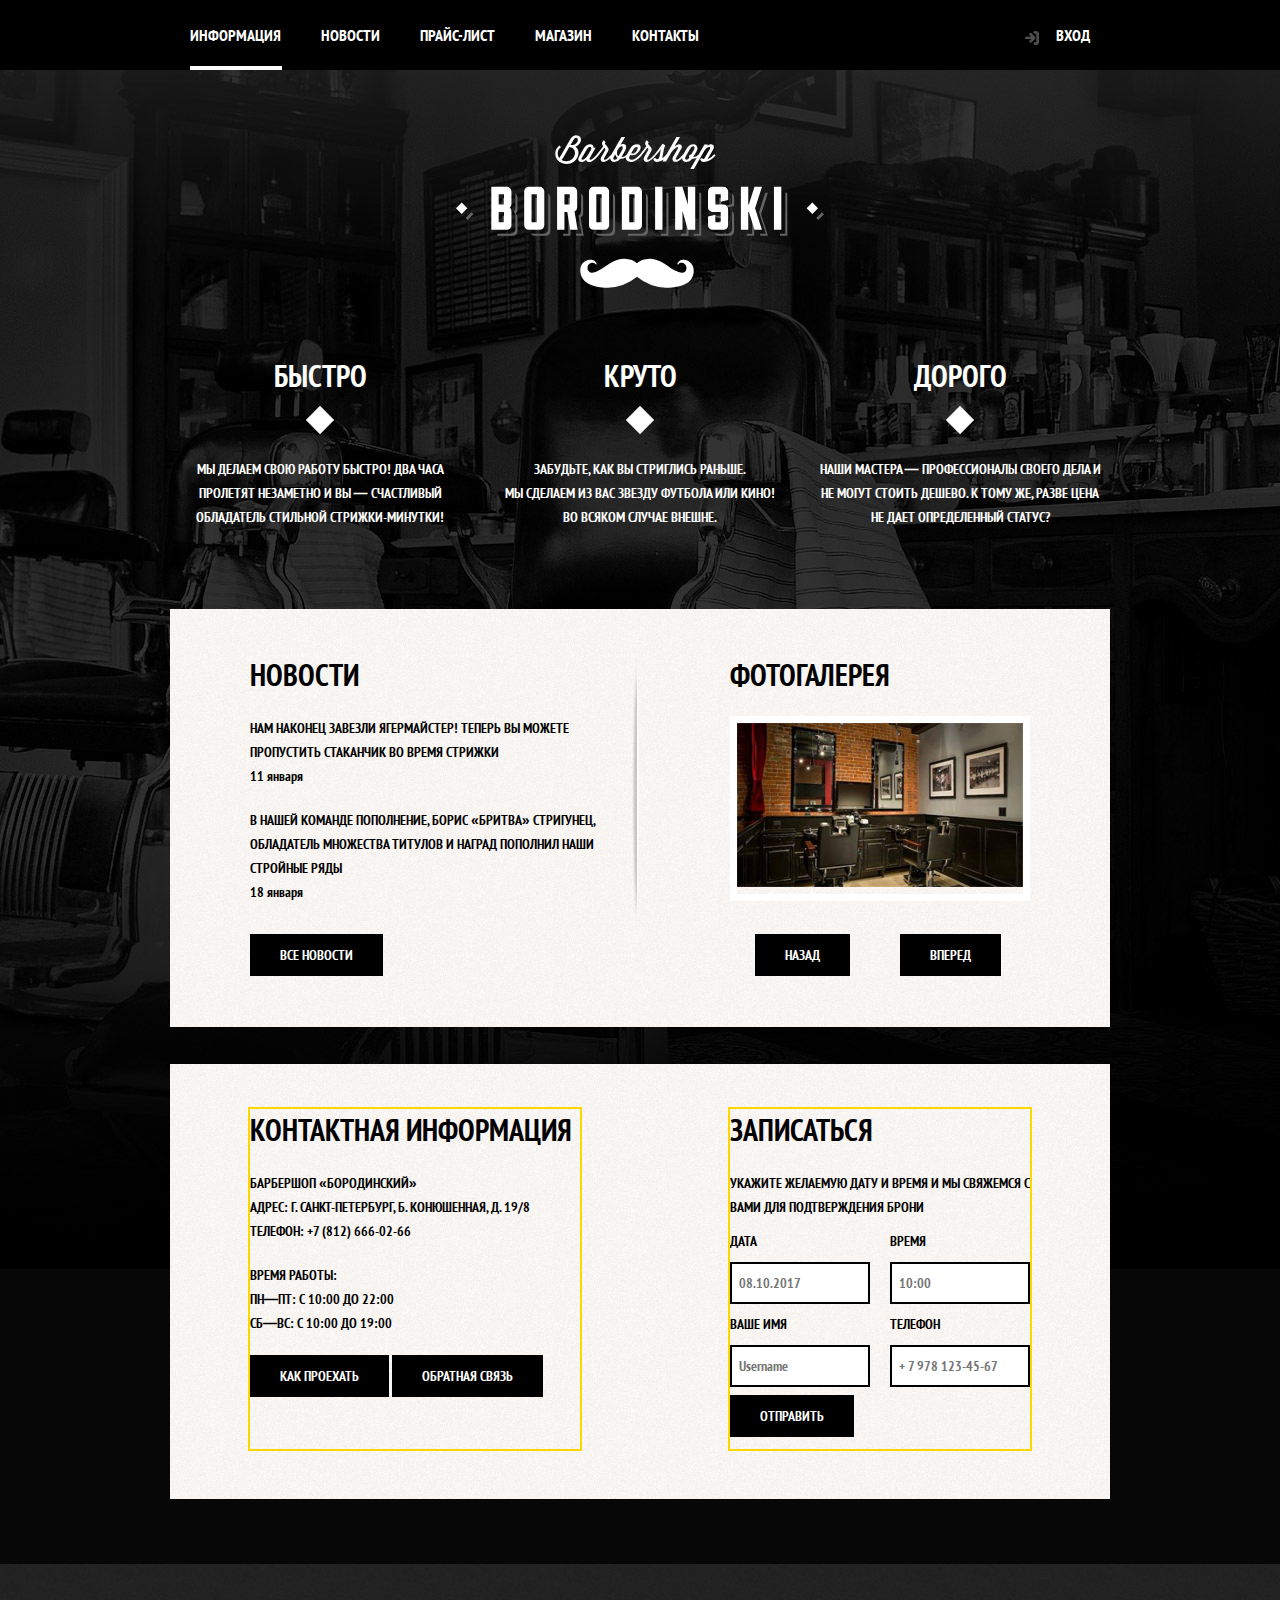
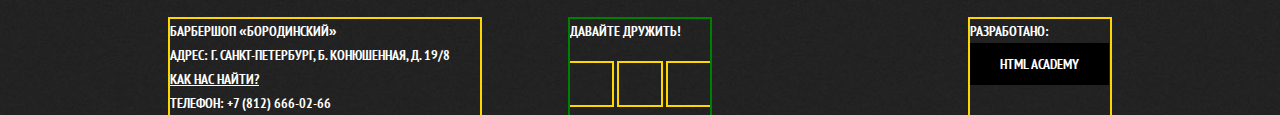
==== commit 8ff553fa: "декоративные элементы. шапка + новости" ====
--- a/index.html
+++ b/index.html
@@ -7,7 +7,7 @@
   <link href="css/normalize.css" rel="stylesheet">
   <link href="css/style.css" rel="stylesheet">
 
-  <!--<style>
+<!--<style>
   HTML {
     background: url( 'img/1.jpg' ) 50% 0 no-repeat;
   }
@@ -29,10 +29,10 @@
       <div class="site-header__wrapper">
         <div class="container">
           <ul class="navigation">
-            <li class="navigation__item">
+            <li class="navigation__item navigation__item--current">
               <a class="navigation__lnk" href="info.html">Информация</a>
             </li>
-            <li class="navigation__item">
+            <li class="navigation__item ">
               <a class="navigation__lnk" href="news.html">Новости</a></li>
             <li class="navigation__item">
               <a class="navigation__lnk" href="price.html">Прайс-лист</a>
@@ -46,7 +46,7 @@
           </ul>
           <ul class="navigation navigation--user-navigation">
             <li class="navigation__item">
-              <a class="navigation__lnk" href="login.html">Вход</a>
+              <a class="navigation__lnk navigation__lnk--enter" href="login.html">Вход</a>
             </li>
           </ul>
         </div>
@@ -68,7 +68,7 @@
           </li>
           <li class="features__item">
             <h3 class="features__title">Круто</h3>
-            <p>Забудьте, как вы стриглись раньше. Мы сделаем из вас звезду футбола или кино! Во всяком случае внешне.</p>
+            <p>Забудьте, как вы стриглись раньше.<br> Мы сделаем из вас звезду футбола или кино! Во всяком случае внешне.</p>
           </li>
           <li class="features__item">
             <h3 class="features__title">Дорого</h3>
@@ -99,7 +99,7 @@
           <h2 class="gallery__title">Фотогалерея</h2>
           <figure class="gallery-content">
             <a href="#">
-              <img src="img/index__gallery.jpg" width="300" height="164" alt="Интерьер">
+              <img src="img/index__gallery.jpg" width="286" height="164" alt="Интерьер">
             </a>
           </figure>
           <button class="button-original gallery__button ">Назад</button>
--- a/css/style.css
+++ b/css/style.css
@@ -72,7 +72,6 @@
   margin: 0;
   padding: 0;
   list-style: none;
-  outline: 2px solid orange;
 }
 
 .navigation--user-navigation {
@@ -84,15 +83,57 @@
   margin-left: auto;
 }
 
+
+
 .navigation__lnk {
   display: block;
+  position: relative;
   padding: 25px 20px;
   font-family: "PT Sans Narrow", Arial, sans-serif;
   font-size: 16px;
   line-height: 20px;
   font-weight: 700;
   color: inherit;
-  outline: 2px solid green;
+}
+
+.navigation__lnk:hover,
+.navigation__lnk:focus,
+.navigation__lnk:active {
+  outline: none;
+  background-color: #242424;
+}
+
+.navigation__lnk--enter {
+  padding: 25px 20px 25px 45px;
+}
+
+.navigation__lnk--enter::before {
+  content: '';
+  position: absolute;
+  display: block;
+  left: 8px;
+  width: 25px;
+  height: 25px;
+  background-image: url("../img/exit.svg");
+  background-repeat: no-repeat;
+  background-position: center;
+  opacity: 0.3;
+}
+
+.navigation__lnk--enter:hover::before {
+  opacity: 1;
+}
+
+
+.navigation__item--current > .navigation__lnk::after {
+  content: '';
+  position: absolute;
+  display: block;
+  height: 4px;
+  width: 70%;
+  left: 20px;
+  bottom: 0;
+  background-color: #ffffff;
 }
 
 .site-header {
@@ -106,7 +147,6 @@
 
 .site-header__site-logo {
   order: 2;
-  outline: 2px solid gold;
 }
 
 .inner-page .site-header__site-logo {
@@ -152,11 +192,27 @@
 }
 
 .features__item {
+  position: relative;
   width: 300px;
   padding: 0 5px;
   box-sizing: border-box;
   text-align: center;
-  outline: 2px solid orange;
+}
+
+.features__item:nth-child(2) {
+  padding: 0 15px;
+}
+
+.features__item::before {
+  content: '';
+  position: absolute;
+  display: block;
+  width: 20px;
+  height: 20px;
+  left: 140px;
+  top: 55px;
+  background-color: #ffffff;
+  transform: rotate(45deg);
 }
 
 .features__title {
@@ -317,9 +373,21 @@
 }
 
 .news {
+  position: relative;
   width: 380px;
-  min-height: 320px;
-  outline: 2px solid gold;
+  min-height: 323px;
+}
+
+.news::after {
+  content: '';
+  position: absolute;
+  display: block;
+  width: 8px;
+  height: 278px;
+  top:0;
+  right: -10px;
+  background-image: url("../img/shadow.png");
+  background-repeat: no-repeat;
 }
 
 .news__list {
@@ -332,6 +400,10 @@
   margin-bottom: 20px;
 }
 
+.news__btn {
+  margin-top: 10px;
+}
+
 .news__descr {
   margin: 0;
   padding: 0;
@@ -343,20 +415,24 @@
 
 .gallery {
   width: 300px;
-  outline: 2px solid gold;
 }
 
 
 .gallery-content {
   margin: 0;
   padding: 0;
-}
+  border: 7px solid #ffffff;
+}
+
 .gallery__button {
   font: inherit;
   color: inherit;
   text-transform: uppercase;
   border: none;
   background-color: transparent;
+  margin-top: 33px;
+  margin-left: 25px;
+  margin-right: 22px;
 }
 
 .contacts {
@@ -616,7 +692,7 @@
   display: flex;
   justify-content: space-between;
   padding-top: 45px;
-  padding-bottom: 52px;
+  padding-bottom: 50px;
   padding-left: 80px;
   padding-right: 80px;
   box-sizing: border-box;
@@ -628,7 +704,18 @@
 }
 
 .button-original {
-  color: inherit; /*ВРЕМЕННО*/
+  display: inline-block;
+  padding: 9px 30px;
+  color: #ffffff;
+  background-color: #000000;
+  text-align: center;
+}
+
+.button-original:hover,
+.button-original:focus,
+.button-original:active {
+  outline: none;
+  background-color: #663d15;
 }
 
 .btn-social {
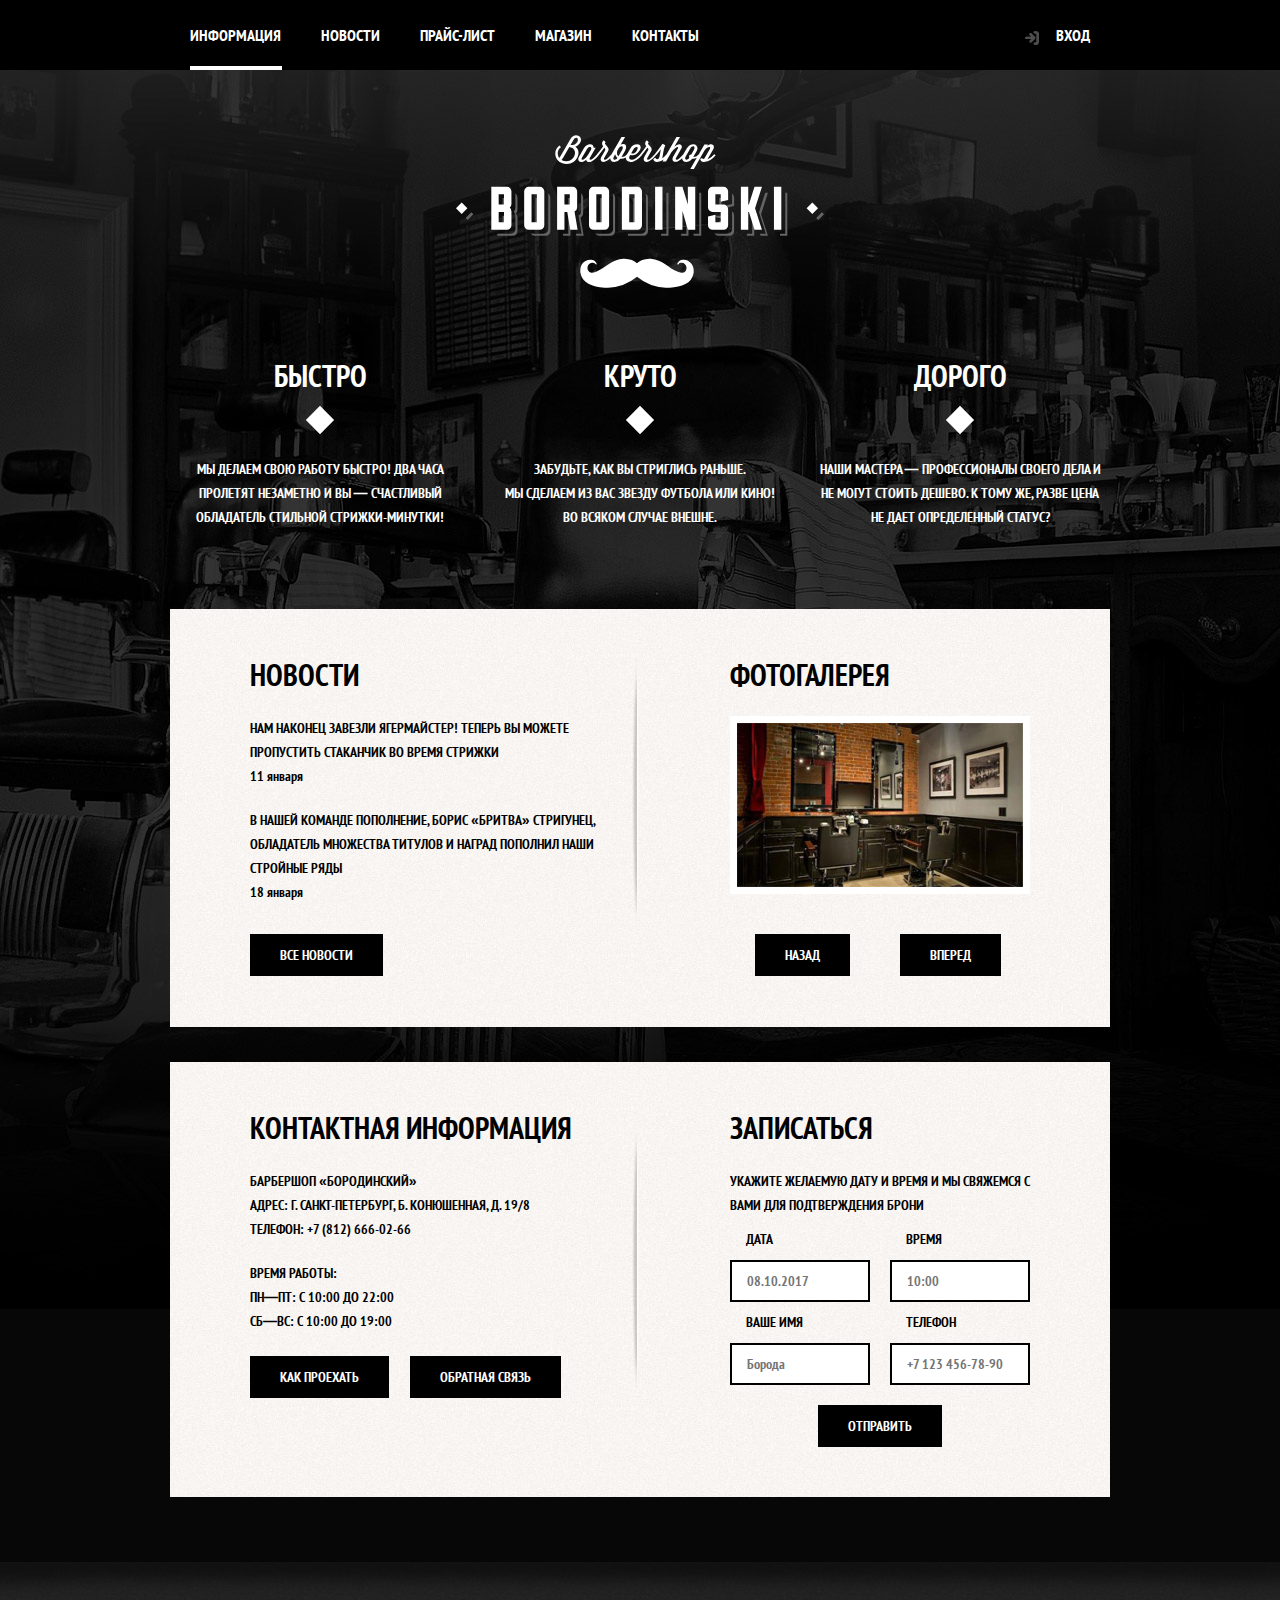
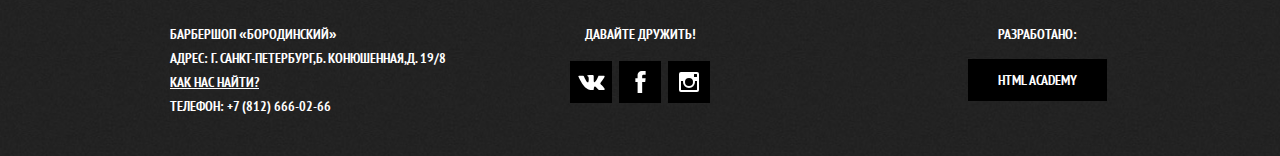
==== commit 750cc13f: "декоративные элементы. Index. готово" ====
--- a/index.html
+++ b/index.html
@@ -97,11 +97,11 @@
 
         <section class="gallery">
           <h2 class="gallery__title">Фотогалерея</h2>
-          <figure class="gallery-content">
+          <div class="gallery-content">
             <a href="#">
               <img src="img/index__gallery.jpg" width="286" height="164" alt="Интерьер">
             </a>
-          </figure>
+          </div>
           <button class="button-original gallery__button ">Назад</button>
           <button class="button-original gallery__button ">Вперед</button>
         </section>
@@ -118,8 +118,8 @@
           <p class="contacts__descr">
             Время работы:<br> пн—пт: с 10:00 до 22:00<br> сб—вс: с 10:00 до 19:00
           </p>
-          <a class="button-original contacts__button" href="map.html">Как проехать</a>
-          <a class="button-original contacts__button" href="contacts.html">Обратная связь</a>
+          <a class="button-original contacts__btn" href="map.html">Как проехать</a>
+          <a class="button-original contacts__btn" href="contacts.html">Обратная связь</a>
         </section>
 
         <section class="appointment">
@@ -139,12 +139,12 @@
 
             <p class="appointment__item">
               <label class="appointment__label" for="appointment-name">ваше имя</label>
-              <input class="appointment__input" id='appointment-name' type='text' value="" placeholder="Username">
+              <input class="appointment__input" id='appointment-name' type='text' value="" placeholder="Борода">
             </p>
 
             <p class="appointment__item">
               <label class="appointment__label" for="appointment-phone">телефон</label>
-              <input class="appointment__input" id='appointment-phone' type='text' value="" placeholder="+ 7 978 123-45-67">
+              <input class="appointment__input" id='appointment-phone' type='text' value="" placeholder="+7 123 456-78-90">
             </p>
 
             <button class="button-original appointment__btn" type="submit">Отправить</button>
@@ -160,21 +160,21 @@
   <footer class="site-footer">
     <div class="container">
       <p class="site-footer__contacts">
-        Барбершоп «Бородинский»<br> Адрес: г. Санкт-Петербург, Б. Конюшенная, д. 19/8<br>
+        Барбершоп «Бородинский»<br> Адрес: г. Санкт-Петербург,Б. Конюшенная,д. 19/8<br>
 
         <a class="site-footer__lnk" href="map.html">Как нас найти?</a><br> Телефон: +7 (812) 666-02-66
       </p>
       <div class="site-footer__social social">
         <b>Давайте дружить!</b>
         <ul class="site-footer__list">
-          <li><a class="btn-social social__btn" href="#">Вконтакте</a></li>
-          <li><a class="btn-social social__btn" href="#">Фейсбук</a></li>
-          <li><a class="btn-social social__btn" href="#">Инстаграм</a></li>
+          <li><a class="btn-social btn-social--vk social__btn" href="#">Вконтакте</a></li>
+          <li><a class="btn-social btn-social--fb social__btn" href="#">Фейсбук</a></li>
+          <li><a class="btn-social btn-social--instagram social__btn" href="#">Инстаграм</a></li>
         </ul>
       </div>
       <p class="site-footer__copyright">
         <b>Разработано:</b>
-        <a class="button-original" href="https://htmlacademy.ru">HTML Academy</a>
+        <a class="button-original site-footer__btn" href="https://htmlacademy.ru">HTML Academy</a>
       </p>
     </div>
   </footer>
--- a/css/style.css
+++ b/css/style.css
@@ -38,7 +38,7 @@
 
   background-color: #000000;
   background-image: url("../img/bg-index.jpg");
-  background-position: top center;
+  background-position: center 40px;
   background-repeat: no-repeat;
 }
 
@@ -57,6 +57,10 @@
 /*ВРЕМЕННО*/
 .disable {
   display: none;
+}
+
+img {
+  vertical-align: bottom;
 }
 
 /*ШАПКА САЙТА. НАВИГАЦИЯ*/
@@ -169,7 +173,7 @@
   display: flex;
   flex-direction: column;
   align-items: center;
-  margin-bottom: 60px;
+  margin-bottom: 67px;
 }
 
 .inner-page .site-nav {
@@ -336,7 +340,7 @@
 
 .appointment__input {
   width: 140px;
-  padding: 7px;
+  padding: 7px 7px 7px 15px;
   margin-top: 9px;
   font: inherit;
   color: inherit;
@@ -344,6 +348,15 @@
   border: 2px solid #000000;
 }
 
+.appointment__input:focus {
+  outline: none;
+  border: 2px solid #663d15;
+}
+
+.appointment__label {
+  padding-left: 16px;
+}
+
 .appointment__item {
   display: flex;
   flex-direction: column;
@@ -359,6 +372,8 @@
 }
 
 .appointment__btn {
+  margin-top: 12px;
+  margin-left: 88px;
   font: inherit;
   color: inherit;
   text-transform: uppercase;
@@ -369,7 +384,6 @@
 .appointment {
   width: 300px;
   min-height: 340px;
-  outline: 2px solid gold;
 }
 
 .news {
@@ -430,14 +444,31 @@
   text-transform: uppercase;
   border: none;
   background-color: transparent;
-  margin-top: 33px;
+  margin-top: 40px;
   margin-left: 25px;
   margin-right: 22px;
 }
 
 .contacts {
+  position: relative;
   width: 330px;
-  outline: 2px solid gold;
+}
+
+.contacts::after {
+  content: '';
+  position: absolute;
+  display: block;
+  width: 8px;
+  height: 278px;
+  top:15px;
+  right: -60px;
+  background-image: url("../img/shadow.png");
+  background-repeat: no-repeat;
+}
+
+.contacts__btn {
+  margin-top: 3px;
+  margin-right: 18px;
 }
 
 .contacts__descr {
@@ -582,13 +613,25 @@
 /*ПОДВАЛ САЙТА*/
 
 .site-footer {
+  position: relative;
   margin-top: 65px;
-  padding-top: 55px;
+  padding-top: 60px;
+  padding-bottom: 38px;
   background-color: #222222;
   background-image: url("../img/footer_bg.jpg");
   background-position: top center;
   background-repeat: repeat;
-
+}
+
+.site-footer::before {
+  content: '';
+  position: absolute;
+  display: block;
+  height: 41px;
+  width: 100%;
+  top: 0;
+  background-image: url("../img/footer_shadow.png");
+  background-repeat: repeat;
 }
 
 .inner-page .site-footer {
@@ -604,7 +647,6 @@
   margin: 0;
   padding: 0;
   width: 310px;
-  outline: 2px solid gold;
 }
 
 .site-footer__social {
@@ -615,7 +657,7 @@
   display: flex;
   justify-content: space-between;
   margin: 0;
-  margin-top: 20px;
+  margin-top: 15px;
   padding: 0;
   list-style: none;
 }
@@ -624,8 +666,8 @@
   margin: 0;
   margin-left: auto;
   padding: 0;
-  width: 140px;
-  outline: 2px solid gold;
+  width: 145px;
+  text-align: center;
 }
 
 .site-footer__lnk {
@@ -633,9 +675,13 @@
   text-decoration: underline;
 }
 
+.site-footer__btn {
+  margin-top: 13px;
+}
+
 .social {
   width: 140px;
-  outline: 2px solid green;
+  text-align: center;
 }
 
 
@@ -685,7 +731,7 @@
 }
 
 .content-wrapper:first-of-type {
-  margin-bottom: 37px;
+  margin-bottom: 35px;
 }
 
 .content-wrapper .container {
@@ -723,5 +769,35 @@
   font-size: 0;
   width: 42px;
   height: 42px;
-  outline: 2px solid gold;
-}
+  background-color: #000000;
+  background-position: center center;
+  background-repeat: no-repeat;
+}
+
+.btn-social:hover {
+  background-color: #ffffff;
+}
+
+.btn-social--vk {
+  background-image: url(../img/vk.svg);
+}
+
+.btn-social--vk:hover {
+  background-image: url(../img/vk-hover.svg);
+}
+
+.btn-social--fb {
+  background-image: url(../img/facebook.svg);
+}
+
+.btn-social--fb:hover {
+  background-image: url(../img/facebook-hover.svg);
+}
+
+.btn-social--instagram{
+  background-image: url(../img/instagram.svg);
+}
+
+.btn-social--instagram:hover {
+  background-image: url(../img/instagram-hover.svg);
+}
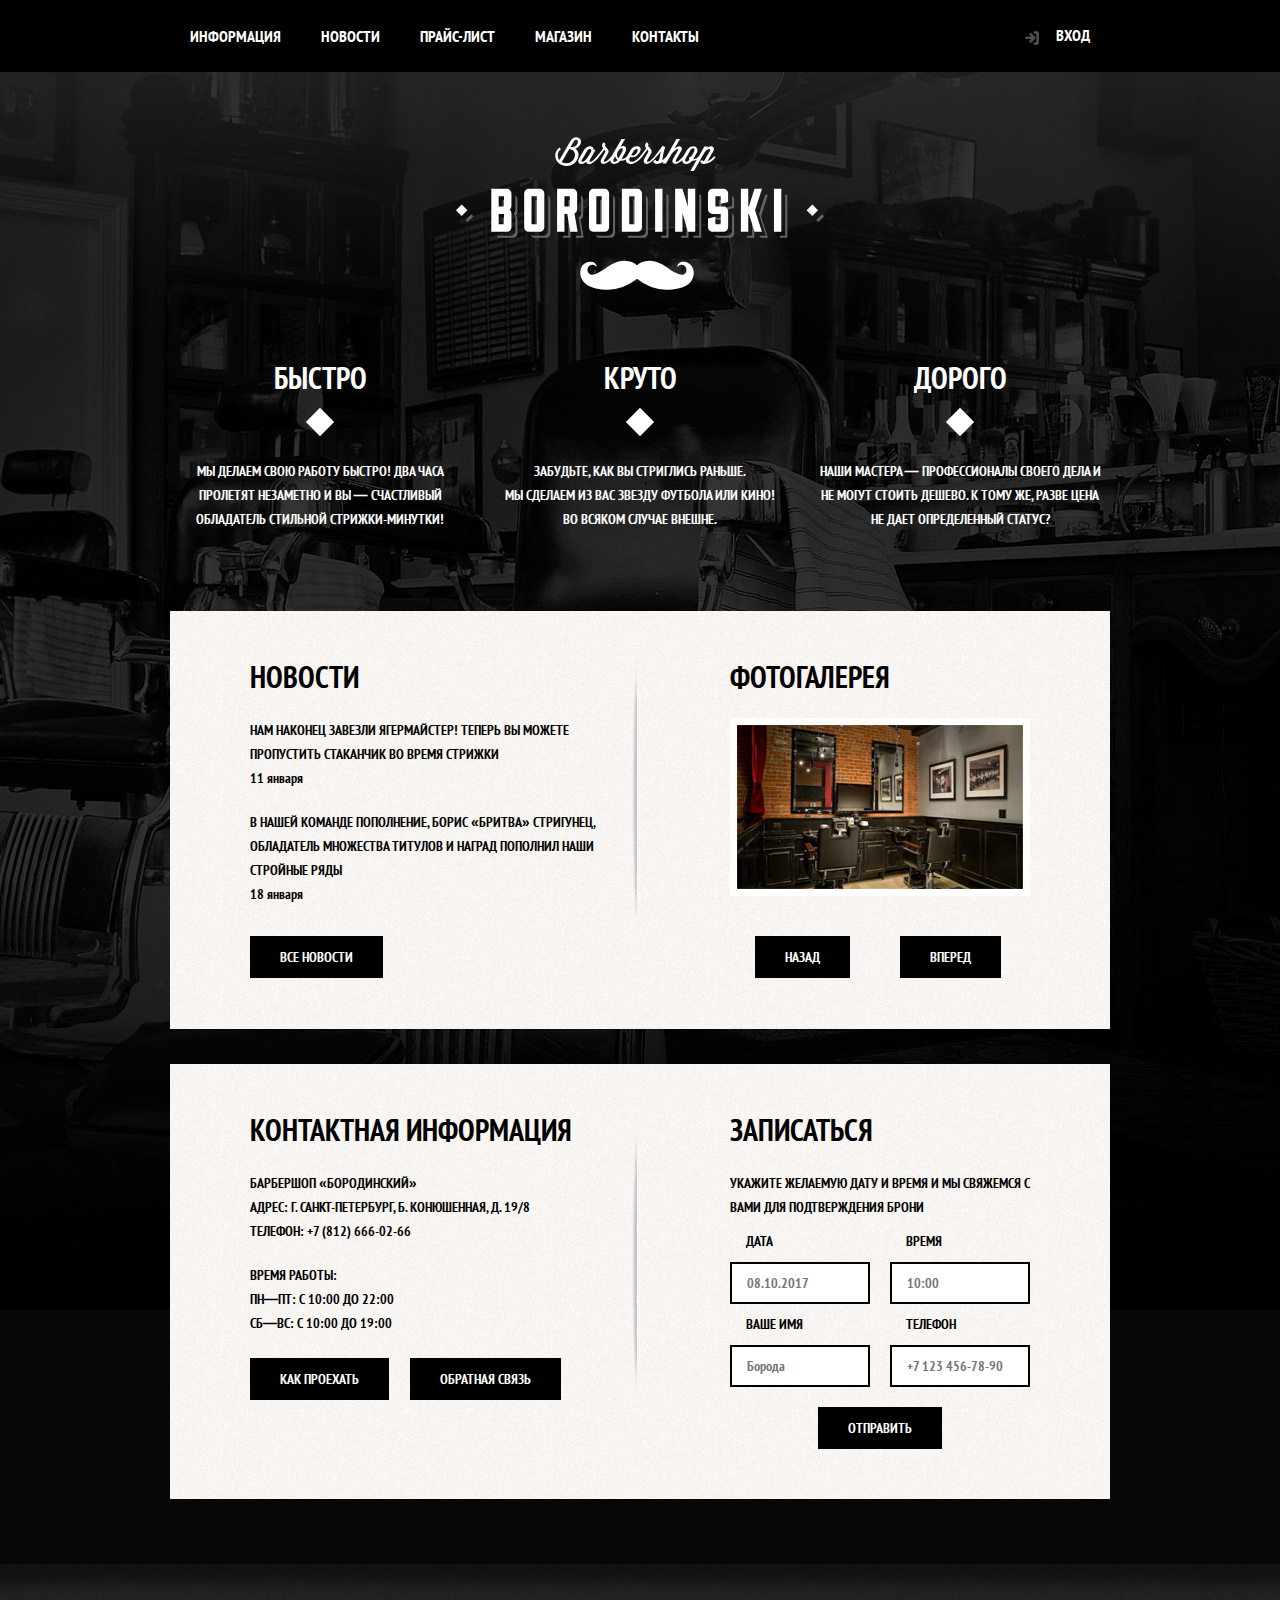
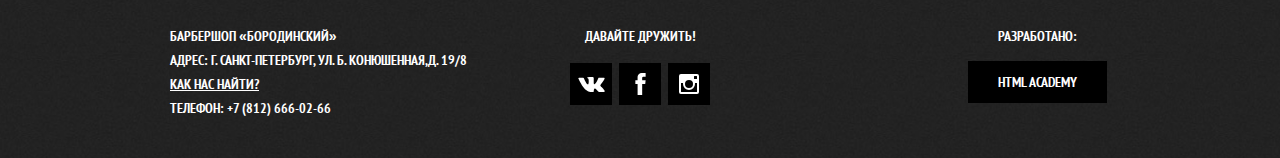
==== commit 45e6b493: "catalog-item готово" ====
--- a/index.html
+++ b/index.html
@@ -35,10 +35,10 @@
             <li class="navigation__item ">
               <a class="navigation__lnk" href="news.html">Новости</a></li>
             <li class="navigation__item">
-              <a class="navigation__lnk" href="price.html">Прайс-лист</a>
-            </li>
-            <li class="navigation__item">
-              <a class="navigation__lnk" href="catalog.html">Магазин</a>
+              <a class="navigation__lnk" href="catalog.html">Прайс-лист</a>
+            </li>
+            <li class="navigation__item">
+              <a class="navigation__lnk" href="catalog-item">Магазин</a>
             </li>
             <li class="navigation__item">
               <a class="navigation__lnk" href="contacts.html">Контакты</a>
@@ -160,7 +160,7 @@
   <footer class="site-footer">
     <div class="container">
       <p class="site-footer__contacts">
-        Барбершоп «Бородинский»<br> Адрес: г. Санкт-Петербург,Б. Конюшенная,д. 19/8<br>
+        Барбершоп «Бородинский»<br> Адрес: г. Санкт-Петербург, ул. Б. Конюшенная,д. 19/8<br>
 
         <a class="site-footer__lnk" href="map.html">Как нас найти?</a><br> Телефон: +7 (812) 666-02-66
       </p>
--- a/css/style.css
+++ b/css/style.css
@@ -13,13 +13,21 @@
 }
 
 
-.visually-hidden:not(:focus):not(:active) {
+.visually-hidden:not(:focus):not(:active),
+input[type="checkbox"].visually-hidden,
+input[type="radio"].visually-hidden {
   position: absolute;
+
   width: 1px;
   height: 1px;
   margin: -1px;
   border: 0;
   padding: 0;
+
+  white-space: nowrap;
+
+  -webkit-clip-path: inset(100%);
+
   clip-path: inset(100%);
   clip: rect(0 0 0 0);
   overflow: hidden;
@@ -88,11 +96,10 @@
 }
 
 
-
 .navigation__lnk {
   display: block;
   position: relative;
-  padding: 25px 20px;
+  padding: 26px 20px;
   font-family: "PT Sans Narrow", Arial, sans-serif;
   font-size: 16px;
   line-height: 20px;
@@ -128,18 +135,6 @@
   opacity: 1;
 }
 
-
-.navigation__item--current > .navigation__lnk::after {
-  content: '';
-  position: absolute;
-  display: block;
-  height: 4px;
-  width: 70%;
-  left: 20px;
-  bottom: 0;
-  background-color: #ffffff;
-}
-
 .site-header {
   color: #ffffff;
 }
@@ -256,8 +251,29 @@
   list-style: none;
 }
 
+.breadcrumbs__item {
+  position: relative;
+  margin-right: 42px;
+}
+
+.breadcrumbs__item:not(:last-child)::after {
+  content: '';
+  position: absolute;
+  display: block;
+  right: -25px;
+  top: 7px;
+  width: 8px;
+  height: 8px;
+  background-color: #000000;
+  transform: rotate(45deg);
+}
+
+.breadcrumbs__item--current {
+  color: #aba9a7;
+}
+
 .breadcrumbs a {
-  font-weight: 20px;
+  line-height: 20px;
   color: inherit;
 }
 
@@ -267,7 +283,6 @@
   width: 220px;
   font-size: 14px;
   line-height: 18px;
-  outline: 2px solid gold;
 }
 
 .filter__fieldset {
@@ -277,6 +292,10 @@
   border: none;
 }
 
+.filter__fieldset--category {
+  padding-bottom: 32px;
+}
+
 .filter__legend {
   margin: 0;
   margin-bottom: 32px;
@@ -285,6 +304,10 @@
   line-height: 30px;
 }
 
+.filter__legend--category {
+  margin-bottom: 28px;
+}
+
 .filter__list {
   margin: 0;
   padding: 0;
@@ -293,8 +316,42 @@
 }
 
 .filter__label {
+  position: relative;
   display: block;
   margin-bottom: 19px;
+}
+
+.filter__label:hover,
+.filter__label:focus {
+  outline: none;
+  color: #663d15;
+}
+
+.filter__label::before {
+    content: "";
+    position: absolute;
+    display: block;
+    left: -45px;
+    top: -1px;
+    width: 25px;
+    height: 25px;
+    background-repeat: no-repeat;
+}
+
+.filter__label--checkbox::before {
+    background-image: url(../img/checkbox.png);
+}
+
+.filter__input--checkbox:checked + .filter__label--checkbox::before {
+    background-image: url(../img/checkbox-select.png);
+}
+
+.filter__label--radio::before {
+    background-image: url(../img/radio-off.png);
+}
+
+.filter__input--radio:checked + .filter__label--radio::before {
+    background-image: url(../img/radio-on.png);
 }
 
 .filter__btn {
@@ -306,7 +363,6 @@
 
 .catalog {
   width: 700px;
-  outline: 2px solid gold;
 }
 
 .catalog__inner {
@@ -484,20 +540,26 @@
 }
 .goods {
   display: flex;
-flex-direction: column;
-align-items: center;
-width: 220px;
+  flex-direction: column;
+  align-items: center;
+  width: 220px;
   padding-bottom: 20px;
   min-height: 286px;
   line-height: 18px;
   box-sizing: border-box;
-  outline: 2px solid gold;
+  box-shadow: 0 0 15px 0 rgba(0, 1, 1, 0.2);
+}
+
+.goods:hover {
+  box-shadow: 0 5px 25px 0 rgba(0, 1, 1, 0.3);
 }
 
 .goods__title {
   margin: 0;
   padding: 0;
-  padding: 7px 15px;
+  padding: 9px 15px;
+  font-size: 14px;
+  line-height: 18px;
 }
 
 .goods__title span {
@@ -523,8 +585,19 @@
 
 .order {
   display: flex;
-  width: 185px;
-  outline: 2px solid orange;
+  justify-content: space-between;
+  width: 187px;
+}
+
+.order__price {
+  width: 100%;
+  padding: 12px;
+  text-align: center;
+  background-color: #e5e5e5;
+}
+
+.order__price--custom {
+  padding: 10px;
 }
 
 
@@ -532,16 +605,20 @@
   width: 195px;
   min-height: 65px; /*временно для сетки*/
   margin-right: auto;
+  margin-top: 22px;
 }
 
 .pagination__list {
   display: flex;
   margin: 0;
-
   padding: 0;
   list-style: none;
 }
 
+.pagination__btn {
+  margin-right: 7px;
+}
+
 .product {
   display: flex;
   justify-content: space-between;
@@ -553,7 +630,14 @@
   flex-wrap: wrap;
   justify-content: space-between;
   width: 460px;
-  outline: 2px solid orange;
+}
+
+.product__gallery img {
+  box-shadow: 0 0 15px 0 rgba(0, 1, 1, 0.2);
+}
+
+.product__gallery img:hover {
+  box-shadow: 0 5px 25px 0 rgba(0, 1, 1, 0.3);
 }
 
 .product__main-img {
@@ -569,7 +653,7 @@
 .product__descr {
   margin: 0;
   margin-top: 25px;
-  margin-bottom: 55px;
+  margin-bottom: 37px;
 }
 
 .product__content {
@@ -579,17 +663,16 @@
   padding-top: 20px;
   padding-left: 10px;
   padding-right: 10px;
-  margin-bottom: 65px;
+  margin-bottom: 60px;
 }
 
 .product__container {
   width: 400px;
-  outline: 2px solid orange;
 }
 
 .product__title {
   margin: 0;
-  margin-bottom: 25px;
+  margin-bottom: 30px;
   padding: 0;
   font-size: 24px;
   line-height: 30px;
@@ -605,6 +688,22 @@
   padding: 0;
   padding-left: 20px;
   list-style: none;
+}
+
+.product__item {
+  position: relative;
+}
+
+.product__item::before {
+  content: '';
+    position: absolute;
+    display: block;
+    left: -17px;
+    top: 7px;
+    width: 8px;
+    height: 8px;
+    background-color: #000000;
+    transform: rotate(45deg);
 }
 
 
@@ -635,7 +734,12 @@
 }
 
 .inner-page .site-footer {
-  margin-top: 50px;
+  margin-top: 25px;
+  color: #ffffff;
+}
+
+.inner-page .site-footer--inner {
+  margin-top: 46px;
 }
 
 .site-footer .container {
@@ -757,11 +861,33 @@
   text-align: center;
 }
 
+.button-original--lg {
+  padding: 13px 28px;
+}
+
+.button-original--sm {
+  padding: 12px 18px;
+}
+
+.pagination__item--current .button-original {
+  background-color: #ffffff;
+  color: #000000;
+}
+
 .button-original:hover,
 .button-original:focus,
 .button-original:active {
   outline: none;
   background-color: #663d15;
+  color: #ffffff;
+}
+
+.button-original--pg {
+  padding: 10px 18px;
+}
+
+.button-original--buy {
+  padding: 9px 18px;
 }
 
 .btn-social {
